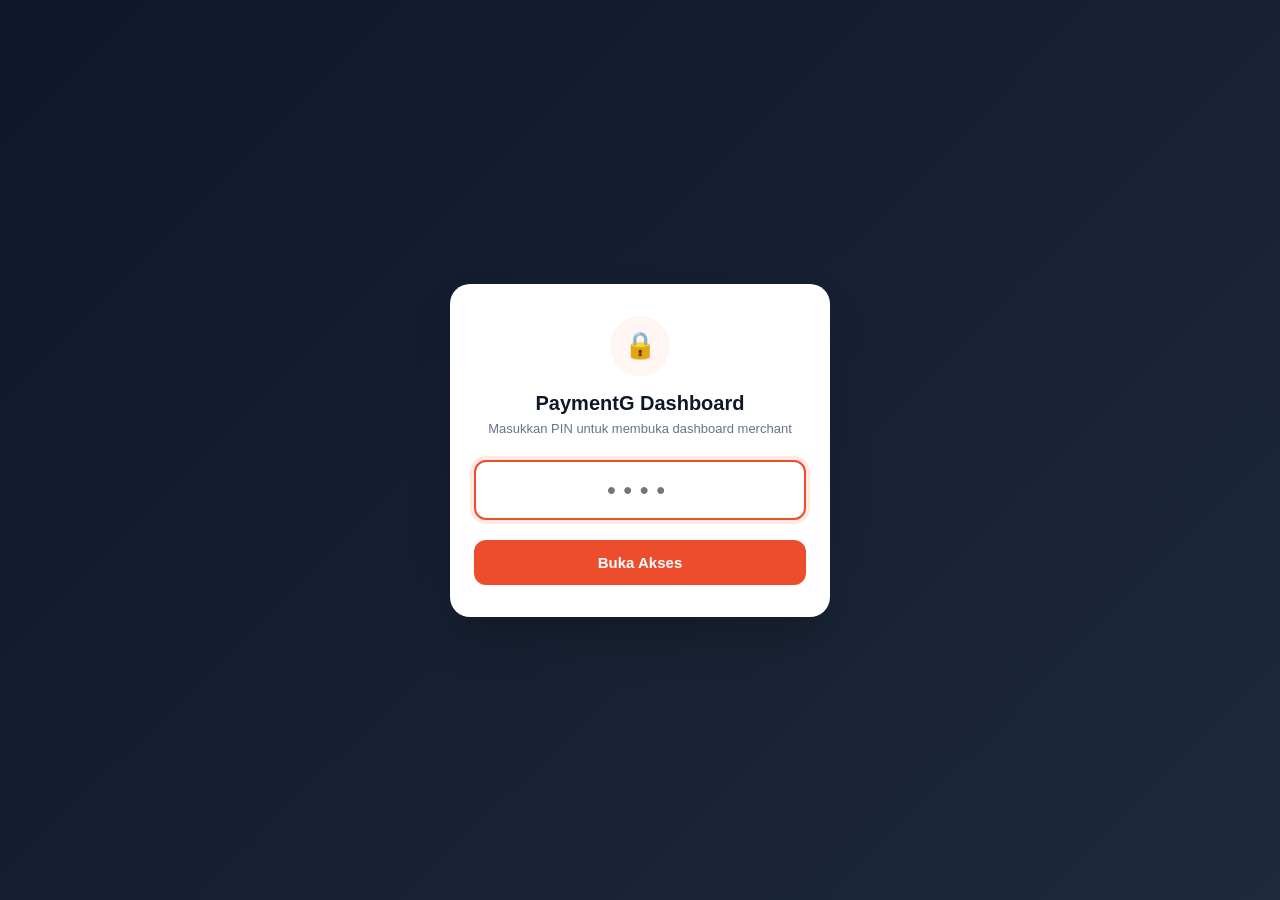
==== dashboard/index.html @ 598591c1 "adalah pokoknya" ====
<!DOCTYPE html>
<html lang="id">
<head>
  <meta charset="UTF-8">
  <meta name="viewport" content="width=device-width, initial-scale=1.0, maximum-scale=1.0, user-scalable=no">
  <title>PaymentG — Dashboard Merchant QRIS</title>
  <link rel="stylesheet" href="style.css">
</head>
<body>

  <!-- ==========================================
       0. PIN Access Gate (1x Per Browser Session)
       ========================================== -->
  <div id="pin-lockscreen" class="lockscreen-overlay" style="display: none;">
    <div class="lockscreen-card">
      <div class="lockscreen-icon">🔒</div>
      <h2 class="lockscreen-title">PaymentG Dashboard</h2>
      <p class="lockscreen-desc">Masukkan PIN untuk membuka dashboard merchant</p>

      <form id="pin-form" onsubmit="submitPIN(event)">
        <div class="pin-input-group">
          <input type="password" id="pin-field" class="pin-input" maxlength="8" placeholder="••••" autofocus required inputmode="numeric">
        </div>
        <button type="submit" id="btn-unlock-pin" class="pin-btn">Buka Akses</button>
        <div id="pin-error-msg" class="pin-error">PIN akses salah!</div>
      </form>
    </div>
  </div>

  <!-- ==========================================
       1. Top Navbar
       ========================================== -->
  <header class="navbar">
    <div class="nav-container">
      <a href="#" class="brand">
        <span>PaymentG</span>
        <span class="brand-badge">ShopeePay</span>
      </a>

      <div class="nav-status">
        <div id="server-status-badge" style="font-size: 12.5px; font-weight: 700; display: flex; align-items: center; gap: 6px;">
          <span class="status-dot offline"></span> Menghubungkan...
        </div>
        <button id="btn-open-settings" class="nav-settings-btn" title="Pengaturan Server API">
          ⚙️ <span class="hide-mobile">Setting</span>
        </button>
      </div>
    </div>
  </header>

  <!-- ==========================================
       2. Navigation Tabs (Scrollable Mobile)
       ========================================== -->
  <nav class="tabs-bar">
    <div class="tabs-container">
      <button class="tab-btn active" data-tab="tab-dashboard">📊 Ringkasan</button>
      <button class="tab-btn" data-tab="tab-orders">📜 Mutasi Transaksi</button>
      <button class="tab-btn" data-tab="tab-generator">⚡ Buat QRIS</button>
      <button class="tab-btn" data-tab="tab-apps">🔑 Kelola Web App</button>
    </div>
  </nav>

  <!-- ==========================================
       3. Main Container
       ========================================== -->
  <main class="container">

    <!-- Tab 1: Dashboard & Health Overview -->
    <section id="tab-dashboard" class="tab-content active">
      
      <!-- Visual Health & Session Banner -->
      <div id="session-banner" class="health-banner connected">
        <div class="health-info">
          <div id="session-banner-icon" class="health-icon-large">🟢</div>
          <div>
            <div id="session-banner-title" class="health-title">Sesi ShopeePay Terhubung (Login Aktif)</div>
            <div id="session-banner-desc" class="health-subtitle">Memeriksa status mutasi otomatis di background...</div>
          </div>
        </div>

        <div style="display: flex; gap: 8px; flex-wrap: wrap;">
          <button id="btn-playwright" class="btn btn-primary btn-sm" onclick="triggerPlaywrightRefresh()">
            🤖 Auto-Login Playwright
          </button>
          <button class="btn btn-secondary btn-sm" onclick="manualUpdateToken()">
            ✏️ Tempel Token
          </button>
          <button class="btn btn-secondary btn-sm" onclick="loadAllData()">
            🔄 Refresh
          </button>
        </div>
      </div>

      <!-- Stats Grid -->
      <div class="stats-grid">
        <div class="card">
          <div class="stat-label">Total Omset Lunas</div>
          <div class="stat-value" id="stat-revenue" style="color: var(--primary);">Rp 0</div>
          <div class="stat-desc">Akumulasi uang masuk terverifikasi</div>
        </div>

        <div class="card">
          <div class="stat-label">Transaksi Berhasil</div>
          <div class="stat-value" id="stat-paid-count" style="color: var(--success);">0</div>
          <div class="stat-desc">Order otomatis dicocokkan</div>
        </div>

        <div class="card">
          <div class="stat-label">Menunggu Bayar (Pending)</div>
          <div class="stat-value" id="stat-pending-count" style="color: var(--warning);">0</div>
          <div class="stat-desc">QRIS aktif di web pembeli</div>
        </div>

        <div class="card">
          <div class="stat-label">Total Order Dibuat</div>
          <div class="stat-value" id="stat-total-orders">0</div>
          <div class="stat-desc">Termasuk lunas, pending, & batal</div>
        </div>
      </div>

      <!-- Quick Tips -->
      <div class="card" style="font-size: 13px; line-height: 1.6; color: var(--text-muted);">
        <b>💡 Tips Menjaga Sesi ShopeePay:</b>
        <ul style="padding-left: 20px; margin-top: 6px;">
          <li>Sesi token ShopeePay biasanya aktif berhari-hari hingga berminggu-minggu selama akun tidak di-logout.</li>
          <li>Jika banner di atas berubah menjadi <b style="color: var(--danger);">MERAH (Terputus)</b>, klik tombol <b>Auto-Login Playwright</b> atau tempel token baru.</li>
          <li>Kapasitas kode unik 1–999 otomatis di-reset saat pesanan lunas atau kedaluwarsa 15 menit.</li>
        </ul>
      </div>
    </section>

    <!-- Tab 2: Riwayat Mutasi Transaksi -->
    <section id="tab-orders" class="tab-content">
      <div class="card">
        <div class="table-header">
          <div class="table-controls-left">
            <input type="text" id="search-order" class="search-input" placeholder="Cari Order / Invoice / Shopee Tx ID..." oninput="renderOrdersTable()">
            <select id="filter-status" class="filter-select" onchange="renderOrdersTable()">
              <option value="ALL">Semua Status</option>
              <option value="PENDING">Hanya PENDING</option>
              <option value="PAID">Hanya PAID (Lunas)</option>
              <option value="EXPIRED">Hanya EXPIRED</option>
              <option value="CANCELLED">Hanya CANCELLED</option>
            </select>
          </div>

          <div style="display: flex; align-items: center; gap: 12px; margin-left: auto;">
            <label style="font-size: 12.5px; font-weight: 600; display: flex; align-items: center; gap: 5px; cursor: pointer;">
              <input type="checkbox" id="auto-refresh-toggle" checked> Auto Refresh (5s)
            </label>
            <button class="btn btn-secondary btn-sm" onclick="loadOrders()">Muat Ulang</button>
          </div>
        </div>

        <div class="table-responsive">
          <table>
            <thead>
              <tr>
                <th>Order / Invoice</th>
                <th>Nominal Asli</th>
                <th>Kode Unik</th>
                <th>Total Bayar</th>
                <th>Status</th>
                <th>Shopee TX ID</th>
                <th>Waktu</th>
                <th>Aksi</th>
              </tr>
            </thead>
            <tbody id="orders-tbody">
              <tr><td colspan="8" style="text-align: center; color: var(--text-muted); padding: 24px;">Memuat data mutasi...</td></tr>
            </tbody>
          </table>
        </div>
      </div>
    </section>

    <!-- Tab 3: Buat Tagihan QRIS Baru -->
    <section id="tab-generator" class="tab-content">
      <div style="display: grid; grid-template-columns: repeat(auto-fit, minmax(300px, 1fr)); gap: 20px;">
        <!-- Form Generator -->
        <div class="card">
          <h2 style="font-size: 17px; margin-bottom: 4px;">Buat Tagihan QRIS Dinamis</h2>
          <p style="font-size: 12.5px; color: var(--text-muted); margin-bottom: 18px;">
            Simulasikan pembuatan tagihan QRIS ber-nominal unik secara instan.
          </p>

          <form onsubmit="submitCreateOrder(event)">
            <div class="form-group">
              <label class="form-label">Nominal Pembayaran (Rp) *</label>
              <input type="number" id="gen-amount" class="form-input" value="10000" step="500" required>
              <div class="form-help">Contoh: 10000, 25000, 50000</div>
            </div>

            <div class="form-group">
              <label class="form-label">No. Invoice / Reference ID</label>
              <input type="text" id="gen-ref-id" class="form-input" placeholder="INV-2026-XXXX">
            </div>

            <div class="form-group">
              <label class="form-label">Masa Berlaku (Menit)</label>
              <input type="number" id="gen-expiry" class="form-input" value="15" min="1" max="120">
            </div>

            <div class="form-group">
              <label class="form-label">Catatan Metadata</label>
              <input type="text" id="gen-metadata" class="form-input" placeholder="Item: Donasi Web">
            </div>

            <button type="submit" id="btn-generate-order" class="btn btn-primary" style="width: 100%; justify-content: center;">
              Generate QRIS Tagihan
            </button>
          </form>
        </div>

        <!-- QR Preview -->
        <div class="card" id="qr-result-box" style="display: none;">
          <h3 style="font-size: 16px; margin-bottom: 4px;">QRIS Tagihan Aktif</h3>
          <p style="font-size: 12px; color: var(--text-muted);">Scan QR menggunakan ShopeePay / Bank / E-Wallet</p>

          <div class="qr-preview-box" style="margin-top: 12px;">
            <img id="qr-res-img" class="qr-image" src="" alt="QRIS Code">
            <div style="font-size: 12px; color: #e65100; font-weight: 700; margin-bottom: 2px;">
              ⚠️ Transfer TEPAT (Termasuk Kode Unik +<span id="qr-res-unique">0</span>):
            </div>
            <div id="qr-res-total" class="qr-amount-large">Rp 0</div>
            <div style="margin-top: 8px;">
              <span id="qr-res-status" class="badge badge-pending">MENUNGGU PEMBAYARAN...</span>
            </div>
            <div style="font-size: 11px; color: var(--text-muted); margin-top: 8px;">
              Order ID: <code id="qr-res-id">-</code>
            </div>
          </div>
        </div>
      </div>
    </section>

    <!-- Tab 4: Kelola App -->
    <section id="tab-apps" class="tab-content">
      <div style="display: grid; grid-template-columns: repeat(auto-fit, minmax(300px, 1fr)); gap: 20px;">
        <div class="card">
          <h2 style="font-size: 17px; margin-bottom: 4px;">Daftarkan Web Toko Baru</h2>
          <p style="font-size: 12.5px; color: var(--text-muted); margin-bottom: 18px;">
            Dapatkan API Key dan Webhook Secret untuk web jual-beli Anda.
          </p>

          <form onsubmit="submitCreateApp(event)">
            <div class="form-group">
              <label class="form-label">Nama Web Toko *</label>
              <input type="text" id="app-name" class="form-input" placeholder="Toko Saya" required>
            </div>

            <div class="form-group">
              <label class="form-label">Webhook URL (Notifikasi Bayar) *</label>
              <input type="url" id="app-webhook" class="form-input" placeholder="https://tokoku.com/api/webhook" required>
            </div>

            <button type="submit" class="btn btn-primary" style="width: 100%; justify-content: center;">
              Daftarkan Web Toko
            </button>
          </form>
        </div>

        <div class="card">
          <h3 style="font-size: 16px; margin-bottom: 12px;">Daftar Web Terintegrasi</h3>
          <div class="table-responsive">
            <table>
              <thead>
                <tr>
                  <th>Nama</th>
                  <th>API Key</th>
                  <th>Webhook URL</th>
                  <th>Status</th>
                  <th>Aksi</th>
                </tr>
              </thead>
              <tbody id="apps-tbody">
                <tr><td colspan="5" style="text-align: center; color: var(--text-muted); padding: 16px;">Memuat...</td></tr>
              </tbody>
            </table>
          </div>
        </div>
      </div>
    </section>

  </main>

  <!-- ==========================================
       4. Settings Modal
       ========================================== -->
  <div id="settings-modal" class="modal-overlay">
    <div class="modal">
      <div class="modal-header">
        <h3 class="modal-title">Pengaturan API Backend</h3>
        <button id="btn-close-settings" class="modal-close">&times;</button>
      </div>

      <div class="form-group">
        <label class="form-label">PaymentG Backend URL</label>
        <input type="text" id="setting-api-url" class="form-input" placeholder="http://localhost:3200">
        <div class="form-help">Jika hosting di Vercel/Netlify, arahkan ke URL VPS Anda (misal https://api.domain.com).</div>
      </div>

      <div class="form-group">
        <label class="form-label">X-Admin-Key</label>
        <input type="text" id="setting-admin-key" class="form-input" placeholder="adm_secret_...">
        <div class="form-help">Kunci admin server (otomatis terisi saat login PIN 2207).</div>
      </div>

      <div class="form-group">
        <label class="form-label">X-API-Key</label>
        <input type="text" id="setting-api-key" class="form-input" placeholder="ak_...">
        <div class="form-help">Kunci toko untuk generator QRIS.</div>
      </div>

      <div style="display: flex; justify-content: flex-end; gap: 10px; margin-top: 18px;">
        <button class="btn btn-secondary" onclick="closeModal('settings-modal')">Batal</button>
        <button id="btn-save-settings" class="btn btn-primary">Simpan</button>
      </div>
    </div>
  </div>

  <!-- ==========================================
       5. QR Preview Modal
       ========================================== -->
  <div id="qr-modal" class="modal-overlay">
    <div class="modal" style="max-width: 360px; text-align: center;">
      <div class="modal-header">
        <h3 class="modal-title" style="font-size: 16px;">QRIS Tagihan</h3>
        <button class="modal-close" onclick="closeModal('qr-modal')">&times;</button>
      </div>
      <img id="modal-qr-img" class="qr-image" src="" alt="QR">
      <div style="font-size: 12.5px; color: var(--text-muted); margin-top: 4px;">Total Tagihan:</div>
      <div id="modal-qr-amount" class="qr-amount-large">Rp 0</div>
      <div style="font-size: 11px; color: var(--text-muted);">Order ID: <code id="modal-qr-id">-</code></div>
      <button class="btn btn-secondary" style="width: 100%; margin-top: 16px; justify-content: center;" onclick="closeModal('qr-modal')">Tutup</button>
    </div>
  </div>

  <script src="app.js"></script>
</body>
</html>
---- dashboard/style.css ----
:root {
  --primary: #ee4d2d;
  --primary-hover: #d73211;
  --primary-light: #fff5f2;
  --bg-main: #f8fafc;
  --bg-card: #ffffff;
  --border: #e2e8f0;
  --text-main: #0f172a;
  --text-muted: #64748b;
  --success: #10b981;
  --success-bg: #ecfdf5;
  --warning: #f59e0b;
  --warning-bg: #fffbeb;
  --danger: #ef4444;
  --danger-bg: #fef2f2;
  --radius: 12px;
  --shadow: 0 4px 20px -2px rgba(15, 23, 42, 0.06);
}

* {
  box-sizing: border-box;
  margin: 0;
  padding: 0;
  font-family: -apple-system, BlinkMacSystemFont, "Segoe UI", Roboto, Oxygen, Ubuntu, Cantarell, sans-serif;
  -webkit-tap-highlight-color: transparent;
}

body {
  background-color: var(--bg-main);
  color: var(--text-main);
  min-height: 100vh;
  position: relative;
}

/* =========================================
   1. PIN Lockscreen Overlay
   ========================================= */
.lockscreen-overlay {
  position: fixed;
  inset: 0;
  background: linear-gradient(135deg, #0f172a 0%, #1e293b 100%);
  display: flex;
  align-items: center;
  justify-content: center;
  z-index: 9999;
  padding: 20px;
}

.lockscreen-card {
  background: #ffffff;
  border-radius: 20px;
  width: 100%;
  max-width: 380px;
  padding: 32px 24px;
  text-align: center;
  box-shadow: 0 25px 50px -12px rgba(0, 0, 0, 0.25);
  animation: fadeInScale 0.3s ease;
}

@keyframes fadeInScale {
  from { opacity: 0; transform: scale(0.95); }
  to { opacity: 1; transform: scale(1); }
}

.lockscreen-icon {
  width: 60px;
  height: 60px;
  border-radius: 50%;
  background: var(--primary-light);
  color: var(--primary);
  display: flex;
  align-items: center;
  justify-content: center;
  font-size: 26px;
  margin: 0 auto 16px;
}

.lockscreen-title {
  font-size: 20px;
  font-weight: 700;
  color: var(--text-main);
  margin-bottom: 6px;
}

.lockscreen-desc {
  font-size: 13px;
  color: var(--text-muted);
  margin-bottom: 24px;
}

.pin-input-group {
  margin-bottom: 20px;
}

.pin-input {
  width: 100%;
  padding: 14px;
  font-size: 24px;
  font-weight: 700;
  text-align: center;
  letter-spacing: 8px;
  border: 2px solid var(--border);
  border-radius: 12px;
  outline: none;
  transition: all 0.2s;
}

.pin-input:focus {
  border-color: var(--primary);
  box-shadow: 0 0 0 4px rgba(238, 77, 45, 0.12);
}

.pin-btn {
  width: 100%;
  padding: 14px;
  background: var(--primary);
  color: #fff;
  border: none;
  border-radius: 12px;
  font-size: 15px;
  font-weight: 600;
  cursor: pointer;
  transition: background 0.2s;
}

.pin-btn:hover {
  background: var(--primary-hover);
}

.pin-error {
  font-size: 13px;
  color: var(--danger);
  margin-top: 12px;
  display: none;
}

/* =========================================
   2. Navbar (Mobile Friendly)
   ========================================= */
.navbar {
  background: var(--bg-card);
  border-bottom: 1px solid var(--border);
  position: sticky;
  top: 0;
  z-index: 50;
  padding: 0 16px;
}

.nav-container {
  max-width: 1200px;
  margin: 0 auto;
  min-height: 60px;
  display: flex;
  align-items: center;
  justify-content: space-between;
  gap: 12px;
}

.brand {
  display: flex;
  align-items: center;
  gap: 8px;
  font-size: 17px;
  font-weight: 800;
  color: var(--primary);
  text-decoration: none;
}

.brand-badge {
  background: var(--primary-light);
  color: var(--primary);
  font-size: 10px;
  padding: 2px 7px;
  border-radius: 6px;
  font-weight: 700;
}

.nav-status {
  display: flex;
  align-items: center;
  gap: 10px;
}

.status-dot {
  width: 8px;
  height: 8px;
  border-radius: 50%;
  display: inline-block;
}

.status-dot.online { background-color: var(--success); box-shadow: 0 0 0 3px var(--success-bg); }
.status-dot.degraded { background-color: var(--warning); box-shadow: 0 0 0 3px var(--warning-bg); }
.status-dot.offline { background-color: var(--danger); box-shadow: 0 0 0 3px var(--danger-bg); }

.nav-settings-btn {
  background: none;
  border: 1px solid var(--border);
  padding: 6px 12px;
  border-radius: 8px;
  font-size: 12.5px;
  font-weight: 600;
  color: var(--text-muted);
  cursor: pointer;
  display: flex;
  align-items: center;
  gap: 5px;
}

/* =========================================
   3. Tabs Bar (Horizontal Scroll on Mobile)
   ========================================= */
.tabs-bar {
  background: var(--bg-card);
  border-bottom: 1px solid var(--border);
  overflow-x: auto;
  -webkit-overflow-scrolling: touch;
  scrollbar-width: none;
}

.tabs-bar::-webkit-scrollbar {
  display: none;
}

.tabs-container {
  max-width: 1200px;
  margin: 0 auto;
  display: flex;
  padding: 0 16px;
  white-space: nowrap;
}

.tab-btn {
  background: none;
  border: none;
  padding: 13px 14px;
  font-size: 13.5px;
  font-weight: 600;
  color: var(--text-muted);
  cursor: pointer;
  border-bottom: 2.5px solid transparent;
  display: inline-flex;
  align-items: center;
  gap: 6px;
}

.tab-btn.active {
  color: var(--primary);
  border-bottom-color: var(--primary);
}

/* =========================================
   4. Health & Session Alert Banner
   ========================================= */
.health-banner {
  border-radius: var(--radius);
  padding: 18px 20px;
  margin-bottom: 22px;
  display: flex;
  align-items: center;
  justify-content: space-between;
  gap: 16px;
  flex-wrap: wrap;
  border: 1.5px solid transparent;
}

.health-banner.connected {
  background: var(--success-bg);
  border-color: rgba(16, 185, 129, 0.25);
  color: #065f46;
}

.health-banner.disconnected {
  background: var(--danger-bg);
  border-color: rgba(239, 68, 68, 0.25);
  color: #991b1b;
}

.health-banner.warning {
  background: var(--warning-bg);
  border-color: rgba(245, 158, 11, 0.25);
  color: #92400e;
}

.health-info {
  display: flex;
  align-items: center;
  gap: 14px;
}

.health-icon-large {
  font-size: 28px;
}

.health-title {
  font-size: 15px;
  font-weight: 700;
  margin-bottom: 2px;
}

.health-subtitle {
  font-size: 12.5px;
  opacity: 0.9;
}

/* =========================================
   5. Layout & Cards
   ========================================= */
.container {
  max-width: 1200px;
  margin: 20px auto;
  padding: 0 16px;
}

.tab-content {
  display: none;
}

.tab-content.active {
  display: block;
}

.stats-grid {
  display: grid;
  grid-template-columns: repeat(auto-fit, minmax(220px, 1fr));
  gap: 16px;
  margin-bottom: 22px;
}

.card {
  background: var(--bg-card);
  border: 1px solid var(--border);
  border-radius: var(--radius);
  padding: 18px;
  box-shadow: var(--shadow);
}

.stat-label {
  font-size: 12.5px;
  font-weight: 600;
  color: var(--text-muted);
  margin-bottom: 6px;
}

.stat-value {
  font-size: 24px;
  font-weight: 800;
  color: var(--text-main);
}

.stat-desc {
  font-size: 11.5px;
  color: var(--text-muted);
  margin-top: 4px;
}

/* =========================================
   6. Table & Search Controls
   ========================================= */
.table-header {
  display: flex;
  justify-content: space-between;
  align-items: center;
  flex-wrap: wrap;
  gap: 12px;
  margin-bottom: 16px;
}

.table-controls-left {
  display: flex;
  gap: 10px;
  align-items: center;
  flex-wrap: wrap;
  width: 100%;
  max-width: 600px;
}

.search-input {
  flex: 1;
  min-width: 180px;
  padding: 9px 12px;
  border: 1px solid var(--border);
  border-radius: 8px;
  font-size: 13.5px;
}

.filter-select {
  padding: 9px 12px;
  border: 1px solid var(--border);
  border-radius: 8px;
  font-size: 13.5px;
  background: #fff;
}

.table-responsive {
  overflow-x: auto;
  -webkit-overflow-scrolling: touch;
  border-radius: var(--radius);
  border: 1px solid var(--border);
  background: var(--bg-card);
}

table {
  width: 100%;
  min-width: 680px;
  border-collapse: collapse;
  text-align: left;
  font-size: 13px;
}

th {
  background: #f8fafc;
  padding: 10px 14px;
  font-weight: 600;
  color: var(--text-muted);
  border-bottom: 1px solid var(--border);
  white-space: nowrap;
}

td {
  padding: 12px 14px;
  border-bottom: 1px solid var(--border);
  vertical-align: middle;
}

tr:hover td {
  background-color: #fafbfc;
}

/* Badges */
.badge {
  display: inline-flex;
  align-items: center;
  padding: 3px 9px;
  border-radius: 20px;
  font-size: 11.5px;
  font-weight: 700;
}

.badge-paid { background: var(--success-bg); color: var(--success); }
.badge-pending { background: var(--warning-bg); color: var(--warning); }
.badge-expired { background: #f1f5f9; color: #64748b; }
.badge-cancelled { background: var(--danger-bg); color: var(--danger); }

/* Buttons */
.btn {
  padding: 8px 14px;
  border-radius: 8px;
  font-size: 13px;
  font-weight: 600;
  cursor: pointer;
  border: none;
  display: inline-flex;
  align-items: center;
  gap: 6px;
  transition: all 0.2s;
  min-height: 38px;
}

.btn-primary { background: var(--primary); color: #fff; }
.btn-primary:hover { background: var(--primary-hover); }
.btn-secondary { background: #f1f5f9; color: var(--text-main); border: 1px solid var(--border); }
.btn-secondary:hover { background: #e2e8f0; }
.btn-sm { padding: 4px 8px; font-size: 11.5px; min-height: 28px; border-radius: 6px; }

/* Forms */
.form-group {
  margin-bottom: 14px;
}

.form-label {
  display: block;
  font-size: 12.5px;
  font-weight: 600;
  margin-bottom: 5px;
  color: #334155;
}

.form-input {
  width: 100%;
  padding: 9px 12px;
  border: 1px solid var(--border);
  border-radius: 8px;
  font-size: 13.5px;
}

.form-input:focus {
  outline: none;
  border-color: var(--primary);
  box-shadow: 0 0 0 3px rgba(238, 77, 45, 0.1);
}

.form-help {
  font-size: 11.5px;
  color: var(--text-muted);
  margin-top: 3px;
}

/* Modals */
.modal-overlay {
  position: fixed;
  inset: 0;
  background: rgba(15, 23, 42, 0.6);
  display: none;
  align-items: center;
  justify-content: center;
  z-index: 100;
  padding: 16px;
}

.modal-overlay.active {
  display: flex;
}

.modal {
  background: #fff;
  border-radius: 16px;
  width: 100%;
  max-width: 480px;
  padding: 22px;
  box-shadow: 0 20px 25px -5px rgba(0, 0, 0, 0.1);
}

.modal-header {
  display: flex;
  justify-content: space-between;
  align-items: center;
  margin-bottom: 18px;
}

.modal-title {
  font-size: 17px;
  font-weight: 700;
}

.modal-close {
  background: none;
  border: none;
  font-size: 22px;
  cursor: pointer;
  color: var(--text-muted);
}

/* QR Code Box */
.qr-preview-box {
  text-align: center;
  padding: 20px;
  border: 1.5px dashed var(--border);
  border-radius: var(--radius);
  background: #fafbfc;
}

.qr-image {
  width: 220px;
  height: 220px;
  max-width: 100%;
  margin: 12px auto;
  display: block;
  border-radius: 8px;
}

.qr-amount-large {
  font-size: 28px;
  font-weight: 800;
  color: var(--primary);
  margin: 6px 0;
}

/* =========================================
   7. Mobile Responsive Specific Rules (< 640px)
   ========================================= */
@media (max-width: 640px) {
  .nav-container {
    padding: 8px 0;
  }
  .brand {
    font-size: 16px;
  }
  .nav-settings-btn {
    padding: 5px 8px;
    font-size: 11.5px;
  }
  .stats-grid {
    grid-template-columns: 1fr;
  }
  .health-banner {
    flex-direction: column;
    align-items: flex-start;
  }
  .table-controls-left {
    flex-direction: column;
    width: 100%;
  }
  .search-input, .filter-select {
    width: 100%;
  }
}
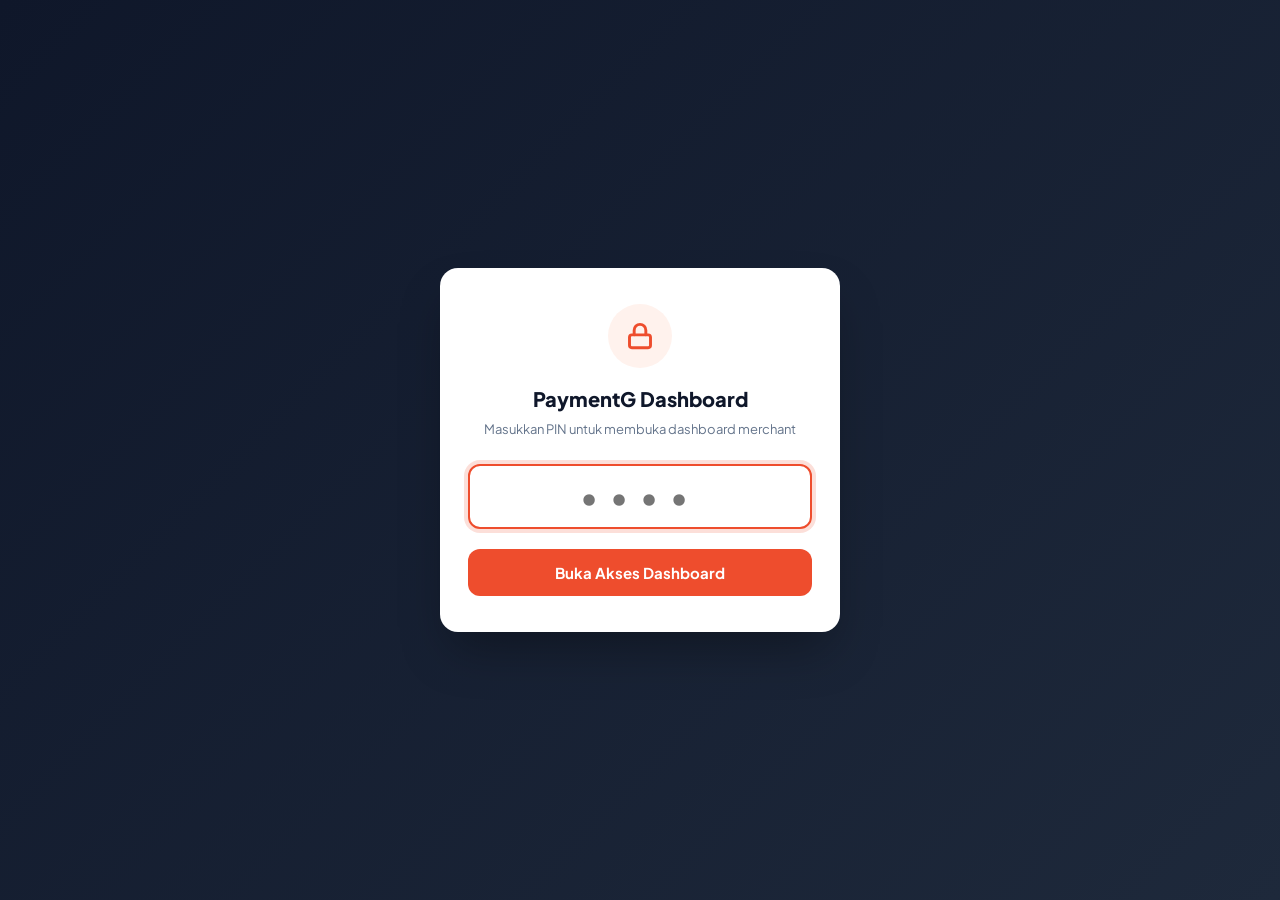
==== commit 10fbb5bc: "feat(ui): complete revamp of main dashboard UI/UX with 1-click credential copy and clear settings" ====
--- a/dashboard/index.html
+++ b/dashboard/index.html
@@ -5,6 +5,9 @@
   <meta name="viewport" content="width=device-width, initial-scale=1.0, maximum-scale=1.0, user-scalable=no">
   <title>PaymentG — Dashboard Merchant QRIS</title>
   <link rel="stylesheet" href="style.css">
+  <link rel="preconnect" href="https://fonts.googleapis.com">
+  <link rel="preconnect" href="https://fonts.gstatic.com" crossorigin>
+  <link href="https://fonts.googleapis.com/css2?family=Plus+Jakarta+Sans:wght@400;500;600;700;800&family=JetBrains+Mono:wght@400;500;600&display=swap" rel="stylesheet">
 </head>
 <body>
 
@@ -13,7 +16,9 @@
        ========================================== -->
   <div id="pin-lockscreen" class="lockscreen-overlay" style="display: none;">
     <div class="lockscreen-card">
-      <div class="lockscreen-icon">🔒</div>
+      <div class="lockscreen-icon">
+        <svg width="28" height="28" viewBox="0 0 24 24" fill="none" stroke="currentColor" stroke-width="2.5" stroke-linecap="round" stroke-linejoin="round"><rect x="3" y="11" width="18" height="11" rx="2" ry="2"></rect><path d="M7 11V7a5 5 0 0 1 10 0v4"></path></svg>
+      </div>
       <h2 class="lockscreen-title">PaymentG Dashboard</h2>
       <p class="lockscreen-desc">Masukkan PIN untuk membuka dashboard merchant</p>
 
@@ -21,7 +26,7 @@
         <div class="pin-input-group">
           <input type="password" id="pin-field" class="pin-input" maxlength="8" placeholder="••••" autofocus required inputmode="numeric">
         </div>
-        <button type="submit" id="btn-unlock-pin" class="pin-btn">Buka Akses</button>
+        <button type="submit" id="btn-unlock-pin" class="pin-btn">Buka Akses Dashboard</button>
         <div id="pin-error-msg" class="pin-error">PIN akses salah!</div>
       </form>
     </div>
@@ -33,16 +38,27 @@
   <header class="navbar">
     <div class="nav-container">
       <a href="#" class="brand">
-        <span>PaymentG</span>
-        <span class="brand-badge">ShopeePay</span>
+        <div class="brand-logo">PG</div>
+        <div class="brand-text">
+          <span class="brand-name">PaymentG</span>
+          <span class="brand-badge">ShopeePay Gateway</span>
+        </div>
       </a>
 
       <div class="nav-status">
-        <div id="server-status-badge" style="font-size: 12.5px; font-weight: 700; display: flex; align-items: center; gap: 6px;">
-          <span class="status-dot offline"></span> Menghubungkan...
-        </div>
+        <div id="server-status-badge" class="status-pill">
+          <span class="status-dot offline"></span>
+          <span class="status-text">Menghubungkan...</span>
+        </div>
+
+        <a href="/sandbox/" class="btn-sandbox-link" title="Buka Mode Uji Coba Sandbox">
+          <span class="sandbox-icon">🧪</span>
+          <span class="hide-mobile">Mode</span> Sandbox
+        </a>
+
         <button id="btn-open-settings" class="nav-settings-btn" title="Pengaturan Server API">
-          ⚙️ <span class="hide-mobile">Setting</span>
+          <svg width="16" height="16" viewBox="0 0 24 24" fill="none" stroke="currentColor" stroke-width="2" stroke-linecap="round" stroke-linejoin="round"><circle cx="12" cy="12" r="3"></circle><path d="M19.4 15a1.65 1.65 0 0 0 .33 1.82l.06.06a2 2 0 0 1 0 2.83 2 2 0 0 1-2.83 0l-.06-.06a1.65 1.65 0 0 0-1.82-.33 1.65 1.65 0 0 0-1 1.51V21a2 2 0 0 1-2 2 2 2 0 0 1-2-2v-.09A1.65 1.65 0 0 0 9 19.4a1.65 1.65 0 0 0-1.82.33l-.06.06a2 2 0 0 1-2.83 0 2 2 0 0 1 0-2.83l.06-.06a1.65 1.65 0 0 0 .33-1.82 1.65 1.65 0 0 0-1.51-1H3a2 2 0 0 1-2-2 2 2 0 0 1 2-2h.09A1.65 1.65 0 0 0 4.6 9a1.65 1.65 0 0 0-.33-1.82l-.06-.06a2 2 0 0 1 0-2.83 2 2 0 0 1 2.83 0l.06.06a1.65 1.65 0 0 0 1.82.33H9a1.65 1.65 0 0 0 1-1.51V3a2 2 0 0 1 2-2 2 2 0 0 1 2 2v.09a1.65 1.65 0 0 0 1 1.51 1.65 1.65 0 0 0 1.82-.33l.06-.06a2 2 0 0 1 2.83 0 2 2 0 0 1 0 2.83l-.06.06a1.65 1.65 0 0 0-.33 1.82V9a1.65 1.65 0 0 0 1.51 1H21a2 2 0 0 1 2 2 2 2 0 0 1-2 2h-.09a1.65 1.65 0 0 0-1.51 1z"></path></svg>
+          <span class="hide-mobile">Setting</span>
         </button>
       </div>
     </div>
@@ -53,15 +69,27 @@
        ========================================== -->
   <nav class="tabs-bar">
     <div class="tabs-container">
-      <button class="tab-btn active" data-tab="tab-dashboard">📊 Ringkasan</button>
-      <button class="tab-btn" data-tab="tab-orders">📜 Mutasi Transaksi</button>
-      <button class="tab-btn" data-tab="tab-generator">⚡ Buat QRIS</button>
-      <button class="tab-btn" data-tab="tab-apps">🔑 Kelola Web App</button>
+      <button class="tab-btn active" data-tab="tab-dashboard">
+        <span class="tab-icon">📊</span>
+        <span>Ringkasan</span>
+      </button>
+      <button class="tab-btn" data-tab="tab-orders">
+        <span class="tab-icon">📜</span>
+        <span>Mutasi Transaksi</span>
+      </button>
+      <button class="tab-btn" data-tab="tab-generator">
+        <span class="tab-icon">⚡</span>
+        <span>Buat QRIS</span>
+      </button>
+      <button class="tab-btn" data-tab="tab-apps">
+        <span class="tab-icon">🔑</span>
+        <span>Kelola Toko & API</span>
+      </button>
     </div>
   </nav>
 
   <!-- ==========================================
-       3. Main Container
+       3. Main Content Container
        ========================================== -->
   <main class="container">
 
@@ -78,7 +106,7 @@
           </div>
         </div>
 
-        <div style="display: flex; gap: 8px; flex-wrap: wrap;">
+        <div class="banner-action-buttons">
           <button id="btn-playwright" class="btn btn-primary btn-sm" onclick="triggerPlaywrightRefresh()">
             🤖 Auto-Login Playwright
           </button>
@@ -93,38 +121,80 @@
 
       <!-- Stats Grid -->
       <div class="stats-grid">
-        <div class="card">
-          <div class="stat-label">Total Omset Lunas</div>
-          <div class="stat-value" id="stat-revenue" style="color: var(--primary);">Rp 0</div>
+        <div class="stat-card">
+          <div class="stat-card-header">
+            <span class="stat-label">Total Omset Lunas</span>
+            <span class="stat-icon-wrapper income">💰</span>
+          </div>
+          <div class="stat-value text-primary" id="stat-revenue">Rp 0</div>
           <div class="stat-desc">Akumulasi uang masuk terverifikasi</div>
         </div>
 
-        <div class="card">
-          <div class="stat-label">Transaksi Berhasil</div>
-          <div class="stat-value" id="stat-paid-count" style="color: var(--success);">0</div>
+        <div class="stat-card">
+          <div class="stat-card-header">
+            <span class="stat-label">Transaksi Berhasil</span>
+            <span class="stat-icon-wrapper success">✓</span>
+          </div>
+          <div class="stat-value text-success" id="stat-paid-count">0</div>
           <div class="stat-desc">Order otomatis dicocokkan</div>
         </div>
 
-        <div class="card">
-          <div class="stat-label">Menunggu Bayar (Pending)</div>
-          <div class="stat-value" id="stat-pending-count" style="color: var(--warning);">0</div>
+        <div class="stat-card">
+          <div class="stat-card-header">
+            <span class="stat-label">Menunggu Bayar (Pending)</span>
+            <span class="stat-icon-wrapper warning">⏳</span>
+          </div>
+          <div class="stat-value text-warning" id="stat-pending-count">0</div>
           <div class="stat-desc">QRIS aktif di web pembeli</div>
         </div>
 
-        <div class="card">
-          <div class="stat-label">Total Order Dibuat</div>
+        <div class="stat-card">
+          <div class="stat-card-header">
+            <span class="stat-label">Total Order Dibuat</span>
+            <span class="stat-icon-wrapper total">🧾</span>
+          </div>
           <div class="stat-value" id="stat-total-orders">0</div>
           <div class="stat-desc">Termasuk lunas, pending, & batal</div>
         </div>
       </div>
 
-      <!-- Quick Tips -->
-      <div class="card" style="font-size: 13px; line-height: 1.6; color: var(--text-muted);">
-        <b>💡 Tips Menjaga Sesi ShopeePay:</b>
-        <ul style="padding-left: 20px; margin-top: 6px;">
-          <li>Sesi token ShopeePay biasanya aktif berhari-hari hingga berminggu-minggu selama akun tidak di-logout.</li>
-          <li>Jika banner di atas berubah menjadi <b style="color: var(--danger);">MERAH (Terputus)</b>, klik tombol <b>Auto-Login Playwright</b> atau tempel token baru.</li>
-          <li>Kapasitas kode unik 1–999 otomatis di-reset saat pesanan lunas atau kedaluwarsa 15 menit.</li>
+      <!-- Quick Integration Steps Card -->
+      <div class="card" style="margin-bottom: 20px;">
+        <h3 style="font-size: 15px; font-weight: 700; margin-bottom: 12px; display: flex; align-items: center; gap: 8px;">
+          <span>🚀</span> Cara Memulai Integrasi Web Toko Anda:
+        </h3>
+        <div class="steps-flow">
+          <div class="step-item">
+            <div class="step-num">1</div>
+            <div class="step-text">
+              <div class="step-title">Daftarkan Web Toko</div>
+              <div class="step-desc">Buka tab <b>Kelola Toko & API</b>, masukkan nama toko dan URL webhook Anda.</div>
+            </div>
+          </div>
+          <div class="step-item">
+            <div class="step-num">2</div>
+            <div class="step-text">
+              <div class="step-title">Salin API Key & Secret</div>
+              <div class="step-desc">Simpan kredensial toko di file <code>.env</code> aplikasi web Anda.</div>
+            </div>
+          </div>
+          <div class="step-item">
+            <div class="step-num">3</div>
+            <div class="step-text">
+              <div class="step-title">Mulai Terima Bayaran</div>
+              <div class="step-desc">Panggil <code>POST /api/orders</code> untuk buat QRIS. Pembayaran terverifikasi otomatis.</div>
+            </div>
+          </div>
+        </div>
+      </div>
+
+      <!-- Session Info & Tips -->
+      <div class="card info-box">
+        <b>💡 Tips Penggunaan PaymentG:</b>
+        <ul>
+          <li>Sesi token ShopeePay aktif berhari-hari hingga berminggu-minggu selama akun tidak di-logout di device lain.</li>
+          <li>Setiap pesanan otomatis diberi <b>kode unik acak (1–999)</b> sehingga sistem dapat membedakan transfer pembeli secara presisi.</li>
+          <li>Uji coba sistem kapan saja tanpa transfer uang asli dengan membuka <a href="/sandbox/" style="color: var(--primary); font-weight: 700;">🧪 Mode Sandbox</a>.</li>
         </ul>
       </div>
     </section>
@@ -134,21 +204,27 @@
       <div class="card">
         <div class="table-header">
           <div class="table-controls-left">
-            <input type="text" id="search-order" class="search-input" placeholder="Cari Order / Invoice / Shopee Tx ID..." oninput="renderOrdersTable()">
+            <div class="search-input-wrap">
+              <svg class="search-icon" width="16" height="16" viewBox="0 0 24 24" fill="none" stroke="currentColor" stroke-width="2"><circle cx="11" cy="11" r="8"></circle><line x1="21" y1="21" x2="16.65" y2="16.65"></line></svg>
+              <input type="text" id="search-order" class="search-input" placeholder="Cari Order / Invoice / Shopee Tx ID..." oninput="renderOrdersTable()">
+            </div>
             <select id="filter-status" class="filter-select" onchange="renderOrdersTable()">
               <option value="ALL">Semua Status</option>
-              <option value="PENDING">Hanya PENDING</option>
-              <option value="PAID">Hanya PAID (Lunas)</option>
-              <option value="EXPIRED">Hanya EXPIRED</option>
-              <option value="CANCELLED">Hanya CANCELLED</option>
+              <option value="PENDING">Menunggu Bayar (PENDING)</option>
+              <option value="PAID">Lunas (PAID)</option>
+              <option value="EXPIRED">Kedaluwarsa (EXPIRED)</option>
+              <option value="CANCELLED">Dibatalkan (CANCELLED)</option>
             </select>
           </div>
 
-          <div style="display: flex; align-items: center; gap: 12px; margin-left: auto;">
-            <label style="font-size: 12.5px; font-weight: 600; display: flex; align-items: center; gap: 5px; cursor: pointer;">
-              <input type="checkbox" id="auto-refresh-toggle" checked> Auto Refresh (5s)
+          <div class="table-controls-right">
+            <label class="auto-refresh-label">
+              <input type="checkbox" id="auto-refresh-toggle" checked>
+              <span>Auto Refresh (5s)</span>
             </label>
-            <button class="btn btn-secondary btn-sm" onclick="loadOrders()">Muat Ulang</button>
+            <button class="btn btn-secondary btn-sm" onclick="loadOrders()">
+              <span>🔄</span> Refresh
+            </button>
           </div>
         </div>
 
@@ -163,11 +239,11 @@
                 <th>Status</th>
                 <th>Shopee TX ID</th>
                 <th>Waktu</th>
-                <th>Aksi</th>
+                <th style="text-align: right;">Aksi</th>
               </tr>
             </thead>
             <tbody id="orders-tbody">
-              <tr><td colspan="8" style="text-align: center; color: var(--text-muted); padding: 24px;">Memuat data mutasi...</td></tr>
+              <tr><td colspan="8" style="text-align: center; color: var(--text-muted); padding: 32px;">Memuat data mutasi...</td></tr>
             </tbody>
           </table>
         </div>
@@ -176,105 +252,185 @@
 
     <!-- Tab 3: Buat Tagihan QRIS Baru -->
     <section id="tab-generator" class="tab-content">
-      <div style="display: grid; grid-template-columns: repeat(auto-fit, minmax(300px, 1fr)); gap: 20px;">
+      <div class="generator-grid">
         <!-- Form Generator -->
         <div class="card">
-          <h2 style="font-size: 17px; margin-bottom: 4px;">Buat Tagihan QRIS Dinamis</h2>
-          <p style="font-size: 12.5px; color: var(--text-muted); margin-bottom: 18px;">
-            Simulasikan pembuatan tagihan QRIS ber-nominal unik secara instan.
-          </p>
+          <div class="card-head">
+            <h2 class="card-head-title">⚡ Buat Tagihan QRIS Dinamis</h2>
+            <p class="card-head-desc">
+              Buat tagihan QRIS dengan kode unik otomatis untuk pengujian langsung.
+            </p>
+          </div>
 
           <form onsubmit="submitCreateOrder(event)">
             <div class="form-group">
+              <label class="form-label">Pilih Web Toko Pembuat Tagihan *</label>
+              <select id="gen-app-select" class="form-input" onchange="handleAppSelectChange()">
+                <option value="">Memuat daftar toko...</option>
+              </select>
+              <div class="form-help">API Key toko ini akan digunakan untuk membuat pesanan.</div>
+            </div>
+
+            <div class="form-group">
               <label class="form-label">Nominal Pembayaran (Rp) *</label>
-              <input type="number" id="gen-amount" class="form-input" value="10000" step="500" required>
-              <div class="form-help">Contoh: 10000, 25000, 50000</div>
+              <div class="input-prefix-wrap">
+                <span class="input-prefix">Rp</span>
+                <input type="number" id="gen-amount" class="form-input has-prefix" value="10000" step="500" min="500" required>
+              </div>
+              <div class="form-help">Contoh: 10000, 25000, 50000. Kode unik (1-999) otomatis ditambahkan.</div>
             </div>
 
             <div class="form-group">
-              <label class="form-label">No. Invoice / Reference ID</label>
-              <input type="text" id="gen-ref-id" class="form-input" placeholder="INV-2026-XXXX">
-            </div>
-
-            <div class="form-group">
-              <label class="form-label">Masa Berlaku (Menit)</label>
-              <input type="number" id="gen-expiry" class="form-input" value="15" min="1" max="120">
-            </div>
-
-            <div class="form-group">
-              <label class="form-label">Catatan Metadata</label>
-              <input type="text" id="gen-metadata" class="form-input" placeholder="Item: Donasi Web">
-            </div>
-
-            <button type="submit" id="btn-generate-order" class="btn btn-primary" style="width: 100%; justify-content: center;">
-              Generate QRIS Tagihan
+              <label class="form-label">No. Invoice / Reference ID (Opsional)</label>
+              <input type="text" id="gen-ref-id" class="form-input font-mono" placeholder="INV-2026-001">
+              <div class="form-help">Kosongkan untuk otomatis menghasilkan nomor acak.</div>
+            </div>
+
+            <div class="form-row">
+              <div class="form-group" style="flex: 1;">
+                <label class="form-label">Masa Berlaku (Menit)</label>
+                <input type="number" id="gen-expiry" class="form-input" value="15" min="1" max="120">
+              </div>
+
+              <div class="form-group" style="flex: 2;">
+                <label class="form-label">Catatan Metadata</label>
+                <input type="text" id="gen-metadata" class="form-input" placeholder="Item: Topup Saldo">
+              </div>
+            </div>
+
+            <button type="submit" id="btn-generate-order" class="btn btn-primary btn-block">
+              <span>⚡</span> Generate QRIS Tagihan
             </button>
           </form>
         </div>
 
-        <!-- QR Preview -->
+        <!-- QR Preview Box -->
         <div class="card" id="qr-result-box" style="display: none;">
-          <h3 style="font-size: 16px; margin-bottom: 4px;">QRIS Tagihan Aktif</h3>
-          <p style="font-size: 12px; color: var(--text-muted);">Scan QR menggunakan ShopeePay / Bank / E-Wallet</p>
-
-          <div class="qr-preview-box" style="margin-top: 12px;">
-            <img id="qr-res-img" class="qr-image" src="" alt="QRIS Code">
-            <div style="font-size: 12px; color: #e65100; font-weight: 700; margin-bottom: 2px;">
-              ⚠️ Transfer TEPAT (Termasuk Kode Unik +<span id="qr-res-unique">0</span>):
-            </div>
+          <div class="card-head">
+            <h3 class="card-head-title">📱 QRIS Siap Discan</h3>
+            <p class="card-head-desc">Scan dengan ShopeePay, BCA, Mandiri, GoPay, OVO, atau Bank apa saja.</p>
+          </div>
+
+          <div class="qr-preview-box">
+            <div class="qr-image-container">
+              <img id="qr-res-img" class="qr-image" src="" alt="QRIS Code">
+              <div class="qr-scan-pulse"></div>
+            </div>
+
+            <div class="transfer-alert">
+              <span class="transfer-alert-icon">⚠️</span>
+              <div>Wajib transfer <b>TEPAT NOMINAL</b> beserta kode unik:</div>
+            </div>
+
             <div id="qr-res-total" class="qr-amount-large">Rp 0</div>
-            <div style="margin-top: 8px;">
-              <span id="qr-res-status" class="badge badge-pending">MENUNGGU PEMBAYARAN...</span>
-            </div>
-            <div style="font-size: 11px; color: var(--text-muted); margin-top: 8px;">
-              Order ID: <code id="qr-res-id">-</code>
+
+            <div class="qr-breakdown-card">
+              <div class="breakdown-row">
+                <span>Nominal Tagihan:</span>
+                <span id="qr-res-base" class="font-mono">Rp 0</span>
+              </div>
+              <div class="breakdown-row highlight">
+                <span>Kode Unik Verifikasi:</span>
+                <span id="qr-res-unique" class="font-mono font-bold">+0</span>
+              </div>
+              <div class="breakdown-divider"></div>
+              <div class="breakdown-row total">
+                <span>Total Harus Dibayar:</span>
+                <span id="qr-res-total-calc" class="font-mono font-bold">Rp 0</span>
+              </div>
+            </div>
+
+            <div class="qr-status-wrap">
+              <span id="qr-res-status" class="badge badge-pending">⏳ MENUNGGU PEMBAYARAN...</span>
+            </div>
+
+            <div class="qr-meta-wrap">
+              <div>Order ID: <code id="qr-res-id" class="font-mono">-</code></div>
+              <button class="btn btn-secondary btn-xs" onclick="copyToClipboard(document.getElementById('qr-res-id').innerText, this)">📋 Salin ID</button>
+            </div>
+
+            <div class="qr-actions-row">
+              <button class="btn btn-secondary btn-sm" onclick="forceCheckCurrentOrder()">
+                🔄 Cek Status Sekarang
+              </button>
+              <button class="btn btn-secondary btn-sm" onclick="copyPaymentInstruction()">
+                📋 Salin Petunjuk Bayar
+              </button>
             </div>
           </div>
         </div>
       </div>
     </section>
 
-    <!-- Tab 4: Kelola App -->
+    <!-- Tab 4: Kelola Toko & API -->
     <section id="tab-apps" class="tab-content">
-      <div style="display: grid; grid-template-columns: repeat(auto-fit, minmax(300px, 1fr)); gap: 20px;">
+      
+      <!-- Banner Penjelasan Tab Toko -->
+      <div class="card info-hero-card">
+        <div class="info-hero-content">
+          <div class="info-hero-icon">🔐</div>
+          <div>
+            <h2 class="info-hero-title">Manajemen Integrasi Web Toko</h2>
+            <p class="info-hero-desc">
+              Daftarkan website toko atau aplikasi Anda di bawah ini untuk mendapatkan <b>API Key</b> (kunci membuat tagihan) dan <b>Webhook Secret</b> (kunci verifikasi notifikasi lunas).
+            </p>
+          </div>
+        </div>
+      </div>
+
+      <div class="apps-grid">
+        <!-- Form Register App -->
         <div class="card">
-          <h2 style="font-size: 17px; margin-bottom: 4px;">Daftarkan Web Toko Baru</h2>
-          <p style="font-size: 12.5px; color: var(--text-muted); margin-bottom: 18px;">
-            Dapatkan API Key dan Webhook Secret untuk web jual-beli Anda.
-          </p>
+          <div class="card-head">
+            <h3 class="card-head-title">➕ Daftarkan Web Toko Baru</h3>
+            <p class="card-head-desc">
+              Masukkan nama toko dan endpoint webhook di server Anda.
+            </p>
+          </div>
 
           <form onsubmit="submitCreateApp(event)">
             <div class="form-group">
               <label class="form-label">Nama Web Toko *</label>
-              <input type="text" id="app-name" class="form-input" placeholder="Toko Saya" required>
+              <input type="text" id="app-name" class="form-input" placeholder="Contoh: Toko Diamond Game" required>
+              <div class="form-help">Nama untuk membedakan toko Anda di dashboard ini.</div>
             </div>
 
             <div class="form-group">
-              <label class="form-label">Webhook URL (Notifikasi Bayar) *</label>
-              <input type="url" id="app-webhook" class="form-input" placeholder="https://tokoku.com/api/webhook" required>
-            </div>
-
-            <button type="submit" class="btn btn-primary" style="width: 100%; justify-content: center;">
-              Daftarkan Web Toko
+              <label class="form-label">Webhook URL (Notifikasi Pembayaran) *</label>
+              <input type="url" id="app-webhook" class="form-input font-mono" placeholder="https://domainanda.com/api/payment-webhook" required>
+              <div class="form-help">PaymentG akan mengirim HTTP POST ke URL ini setiap kali pembeli berhasil bayar.</div>
+            </div>
+
+            <button type="submit" id="btn-create-app" class="btn btn-primary btn-block">
+              <span>➕</span> Daftarkan Web Toko & Dapatkan Kunci
             </button>
           </form>
         </div>
 
+        <!-- Daftar Toko Table Card -->
         <div class="card">
-          <h3 style="font-size: 16px; margin-bottom: 12px;">Daftar Web Terintegrasi</h3>
+          <div class="card-head flex-between">
+            <div>
+              <h3 class="card-head-title">📋 Daftar Web Terintegrasi</h3>
+              <p class="card-head-desc">Kredensial toko yang aktif dapat disalin kapan saja.</p>
+            </div>
+            <button class="btn btn-secondary btn-sm" onclick="loadApps()">🔄 Refresh</button>
+          </div>
+
           <div class="table-responsive">
             <table>
               <thead>
                 <tr>
-                  <th>Nama</th>
+                  <th>Nama Toko</th>
                   <th>API Key</th>
+                  <th>Webhook Secret</th>
                   <th>Webhook URL</th>
                   <th>Status</th>
-                  <th>Aksi</th>
+                  <th style="text-align: right;">Aksi</th>
                 </tr>
               </thead>
               <tbody id="apps-tbody">
-                <tr><td colspan="5" style="text-align: center; color: var(--text-muted); padding: 16px;">Memuat...</td></tr>
+                <tr><td colspan="6" style="text-align: center; color: var(--text-muted); padding: 24px;">Memuat daftar toko...</td></tr>
               </tbody>
             </table>
           </div>
@@ -285,55 +441,167 @@
   </main>
 
   <!-- ==========================================
-       4. Settings Modal
+       4. Modal: Web Toko Baru Berhasil Dibuat
+       ========================================== -->
+  <div id="created-app-modal" class="modal-overlay">
+    <div class="modal modal-lg">
+      <div class="modal-header">
+        <div class="modal-title-wrap">
+          <span class="modal-success-badge">✓ Berhasil</span>
+          <h3 class="modal-title">Web Toko Baru Terdaftar</h3>
+        </div>
+        <button class="modal-close" onclick="closeModal('created-app-modal')">&times;</button>
+      </div>
+
+      <div class="created-app-content">
+        <div class="alert-success-box">
+          <span style="font-size: 20px;">🎉</span>
+          <div>
+            Toko <b id="created-modal-name">-</b> berhasil didaftarkan! Kredensial telah aktif dan siap digunakan di website Anda.
+          </div>
+        </div>
+
+        <!-- API Key Field -->
+        <div class="form-group" style="margin-top: 16px;">
+          <label class="form-label flex-between">
+            <span>API Key (Kunci Buat Order)</span>
+            <span class="label-badge">X-API-Key</span>
+          </label>
+          <div class="copy-input-group">
+            <input type="text" id="created-modal-apikey" class="form-input font-mono" readonly>
+            <button class="btn btn-primary btn-copy" onclick="copyToClipboard(document.getElementById('created-modal-apikey').value, this)">
+              📋 Salin
+            </button>
+          </div>
+          <div class="form-help">Gunakan sebagai header <code>X-API-Key</code> saat request ke PaymentG.</div>
+        </div>
+
+        <!-- Webhook Secret Field -->
+        <div class="form-group">
+          <label class="form-label flex-between">
+            <span>Webhook Secret (Kunci Validasi HMAC)</span>
+            <span class="label-badge">X-Webhook-Signature</span>
+          </label>
+          <div class="copy-input-group">
+            <input type="text" id="created-modal-secret" class="form-input font-mono" readonly>
+            <button class="btn btn-primary btn-copy" onclick="copyToClipboard(document.getElementById('created-modal-secret').value, this)">
+              📋 Salin
+            </button>
+          </div>
+          <div class="form-help">Digunakan untuk memvalidasi tanda tangan notifikasi pembayaran dari server PaymentG.</div>
+        </div>
+
+        <!-- Ready to paste .env block -->
+        <div class="form-group">
+          <label class="form-label flex-between">
+            <span>Format Siap Pakai (.env)</span>
+            <button class="btn btn-secondary btn-xs" onclick="copyEnvSnippet(this)">
+              📋 Salin Blok .env
+            </button>
+          </label>
+          <pre id="created-modal-env" class="env-code-block"></pre>
+        </div>
+
+        <div class="modal-footer">
+          <button class="btn btn-primary btn-block" onclick="closeModal('created-app-modal')">
+            Mengerti & Tutup
+          </button>
+        </div>
+      </div>
+    </div>
+  </div>
+
+  <!-- ==========================================
+       5. Settings Modal
        ========================================== -->
   <div id="settings-modal" class="modal-overlay">
     <div class="modal">
       <div class="modal-header">
-        <h3 class="modal-title">Pengaturan API Backend</h3>
+        <h3 class="modal-title">⚙️ Pengaturan Server API</h3>
         <button id="btn-close-settings" class="modal-close">&times;</button>
+      </div>
+
+      <!-- Explainer banner explaining auto-configuration -->
+      <div class="settings-explainer">
+        <div class="explainer-icon">ℹ️</div>
+        <div class="explainer-body">
+          <b>Mode Terintegrasi Otomatis (All-in-One)</b>
+          <p>
+            Anda <b>tidak perlu</b> mengubah pengaturan ini jika membuka dashboard dari server yang sama. Kunci Admin dan URL backend otomatis disinkronkan saat login PIN 2207.
+          </p>
+        </div>
       </div>
 
       <div class="form-group">
         <label class="form-label">PaymentG Backend URL</label>
-        <input type="text" id="setting-api-url" class="form-input" placeholder="http://localhost:3200">
-        <div class="form-help">Jika hosting di Vercel/Netlify, arahkan ke URL VPS Anda (misal https://api.domain.com).</div>
+        <input type="text" id="setting-api-url" class="form-input font-mono" placeholder="http://localhost:3200">
+        <div class="form-help">Arahkan ke domain VPS jika dashboard dihosting terpisah (misal di Vercel/Netlify).</div>
       </div>
 
       <div class="form-group">
-        <label class="form-label">X-Admin-Key</label>
-        <input type="text" id="setting-admin-key" class="form-input" placeholder="adm_secret_...">
-        <div class="form-help">Kunci admin server (otomatis terisi saat login PIN 2207).</div>
+        <label class="form-label flex-between">
+          <span>X-Admin-Key (Master Key Server)</span>
+          <span class="label-badge">Admin</span>
+        </label>
+        <div class="copy-input-group">
+          <input type="password" id="setting-admin-key" class="form-input font-mono" placeholder="adm_secret_...">
+          <button type="button" class="btn btn-secondary btn-sm" onclick="togglePasswordVisibility('setting-admin-key', this)">👁️</button>
+        </div>
+        <div class="form-help">Kunci master admin untuk mengelola token ShopeePay dan daftar web toko.</div>
       </div>
 
       <div class="form-group">
-        <label class="form-label">X-API-Key</label>
-        <input type="text" id="setting-api-key" class="form-input" placeholder="ak_...">
-        <div class="form-help">Kunci toko untuk generator QRIS.</div>
-      </div>
-
-      <div style="display: flex; justify-content: flex-end; gap: 10px; margin-top: 18px;">
-        <button class="btn btn-secondary" onclick="closeModal('settings-modal')">Batal</button>
-        <button id="btn-save-settings" class="btn btn-primary">Simpan</button>
+        <label class="form-label">Toko Aktif untuk Generator QRIS (X-API-Key)</label>
+        <select id="setting-app-picker" class="form-input" onchange="syncSelectedAppToApiKey(this.value)">
+          <option value="">Pilih dari daftar web toko...</option>
+        </select>
+        <input type="text" id="setting-api-key" class="form-input font-mono" style="margin-top: 6px;" placeholder="ak_...">
+        <div class="form-help">Kunci toko yang sedang digunakan di tab "Buat QRIS".</div>
+      </div>
+
+      <div class="modal-footer flex-between" style="margin-top: 20px;">
+        <button class="btn btn-secondary btn-sm" onclick="resetSettingsToDefault()">Reset Default</button>
+        <div style="display: flex; gap: 8px;">
+          <button class="btn btn-secondary" onclick="closeModal('settings-modal')">Batal</button>
+          <button id="btn-save-settings" class="btn btn-primary">Simpan Pengaturan</button>
+        </div>
       </div>
     </div>
   </div>
 
   <!-- ==========================================
-       5. QR Preview Modal
+       6. QR Preview Modal (From Table Click)
        ========================================== -->
   <div id="qr-modal" class="modal-overlay">
-    <div class="modal" style="max-width: 360px; text-align: center;">
+    <div class="modal" style="max-width: 380px; text-align: center;">
       <div class="modal-header">
-        <h3 class="modal-title" style="font-size: 16px;">QRIS Tagihan</h3>
+        <h3 class="modal-title" style="font-size: 16px;">Detail Tagihan QRIS</h3>
         <button class="modal-close" onclick="closeModal('qr-modal')">&times;</button>
       </div>
-      <img id="modal-qr-img" class="qr-image" src="" alt="QR">
-      <div style="font-size: 12.5px; color: var(--text-muted); margin-top: 4px;">Total Tagihan:</div>
-      <div id="modal-qr-amount" class="qr-amount-large">Rp 0</div>
-      <div style="font-size: 11px; color: var(--text-muted);">Order ID: <code id="modal-qr-id">-</code></div>
-      <button class="btn btn-secondary" style="width: 100%; margin-top: 16px; justify-content: center;" onclick="closeModal('qr-modal')">Tutup</button>
+
+      <div class="modal-qr-body">
+        <img id="modal-qr-img" class="qr-image" src="" alt="QR">
+        <div style="font-size: 13px; color: var(--text-muted); margin-top: 8px;">Total Transfer Wajib Tepat:</div>
+        <div id="modal-qr-amount" class="qr-amount-large" style="margin: 4px 0 10px;">Rp 0</div>
+        
+        <div class="modal-order-meta">
+          <div>Order ID: <code id="modal-qr-id" class="font-mono">-</code></div>
+          <div>Status: <span id="modal-qr-status" class="badge badge-pending">PENDING</span></div>
+        </div>
+
+        <button class="btn btn-secondary btn-block" style="margin-top: 18px;" onclick="closeModal('qr-modal')">
+          Tutup Jendela
+        </button>
+      </div>
     </div>
+  </div>
+
+  <!-- ==========================================
+       7. Toast Notification Floating Element
+       ========================================== -->
+  <div id="toast" class="toast-notification">
+    <span id="toast-icon">✓</span>
+    <span id="toast-message">Berhasil disalin!</span>
   </div>
 
   <script src="app.js"></script>
--- a/dashboard/style.css
+++ b/dashboard/style.css
@@ -1,27 +1,48 @@
 :root {
   --primary: #ee4d2d;
   --primary-hover: #d73211;
-  --primary-light: #fff5f2;
+  --primary-light: #fff2ed;
+  --primary-glow: rgba(238, 77, 45, 0.18);
+  
   --bg-main: #f8fafc;
   --bg-card: #ffffff;
+  --bg-subtle: #f1f5f9;
   --border: #e2e8f0;
+  --border-focus: #ee4d2d;
+  
   --text-main: #0f172a;
   --text-muted: #64748b;
+  --text-light: #94a3b8;
+  
   --success: #10b981;
   --success-bg: #ecfdf5;
+  --success-border: #a7f3d0;
+  --success-text: #065f46;
+  
   --warning: #f59e0b;
   --warning-bg: #fffbeb;
+  --warning-border: #fde68a;
+  --warning-text: #92400e;
+  
   --danger: #ef4444;
   --danger-bg: #fef2f2;
+  --danger-border: #fecaca;
+  --danger-text: #991b1b;
+  
+  --radius-sm: 6px;
   --radius: 12px;
+  --radius-lg: 18px;
+  
+  --shadow-sm: 0 1px 2px 0 rgba(0, 0, 0, 0.05);
   --shadow: 0 4px 20px -2px rgba(15, 23, 42, 0.06);
+  --shadow-lg: 0 20px 25px -5px rgba(15, 23, 42, 0.1), 0 8px 10px -6px rgba(15, 23, 42, 0.05);
 }
 
 * {
   box-sizing: border-box;
   margin: 0;
   padding: 0;
-  font-family: -apple-system, BlinkMacSystemFont, "Segoe UI", Roboto, Oxygen, Ubuntu, Cantarell, sans-serif;
+  font-family: 'Plus Jakarta Sans', -apple-system, BlinkMacSystemFont, "Segoe UI", Roboto, sans-serif;
   -webkit-tap-highlight-color: transparent;
 }
 
@@ -30,7 +51,18 @@
   color: var(--text-main);
   min-height: 100vh;
   position: relative;
-}
+  line-height: 1.5;
+}
+
+code, .font-mono, pre {
+  font-family: 'JetBrains Mono', ui-monospace, SFMono-Regular, Menlo, Monaco, Consolas, monospace !important;
+}
+
+.font-bold { font-weight: 700; }
+.text-primary { color: var(--primary); }
+.text-success { color: var(--success); }
+.text-warning { color: var(--warning); }
+.flex-between { display: flex; justify-content: space-between; align-items: center; }
 
 /* =========================================
    1. PIN Lockscreen Overlay
@@ -48,36 +80,35 @@
 
 .lockscreen-card {
   background: #ffffff;
-  border-radius: 20px;
+  border-radius: var(--radius-lg);
   width: 100%;
-  max-width: 380px;
-  padding: 32px 24px;
+  max-width: 400px;
+  padding: 36px 28px;
   text-align: center;
-  box-shadow: 0 25px 50px -12px rgba(0, 0, 0, 0.25);
-  animation: fadeInScale 0.3s ease;
+  box-shadow: 0 25px 50px -12px rgba(0, 0, 0, 0.35);
+  animation: fadeInScale 0.3s cubic-bezier(0.16, 1, 0.3, 1);
 }
 
 @keyframes fadeInScale {
-  from { opacity: 0; transform: scale(0.95); }
+  from { opacity: 0; transform: scale(0.94); }
   to { opacity: 1; transform: scale(1); }
 }
 
 .lockscreen-icon {
-  width: 60px;
-  height: 60px;
+  width: 64px;
+  height: 64px;
   border-radius: 50%;
   background: var(--primary-light);
   color: var(--primary);
   display: flex;
   align-items: center;
   justify-content: center;
-  font-size: 26px;
   margin: 0 auto 16px;
 }
 
 .lockscreen-title {
   font-size: 20px;
-  font-weight: 700;
+  font-weight: 800;
   color: var(--text-main);
   margin-bottom: 6px;
 }
@@ -95,19 +126,21 @@
 .pin-input {
   width: 100%;
   padding: 14px;
-  font-size: 24px;
-  font-weight: 700;
+  font-size: 26px;
+  font-weight: 800;
   text-align: center;
-  letter-spacing: 8px;
+  letter-spacing: 12px;
   border: 2px solid var(--border);
-  border-radius: 12px;
+  border-radius: var(--radius);
   outline: none;
+  background: #fdfdfd;
   transition: all 0.2s;
 }
 
 .pin-input:focus {
   border-color: var(--primary);
-  box-shadow: 0 0 0 4px rgba(238, 77, 45, 0.12);
+  box-shadow: 0 0 0 4px var(--primary-glow);
+  background: #fff;
 }
 
 .pin-btn {
@@ -116,26 +149,28 @@
   background: var(--primary);
   color: #fff;
   border: none;
-  border-radius: 12px;
+  border-radius: var(--radius);
   font-size: 15px;
-  font-weight: 600;
+  font-weight: 700;
   cursor: pointer;
-  transition: background 0.2s;
+  transition: all 0.2s;
 }
 
 .pin-btn:hover {
   background: var(--primary-hover);
+  transform: translateY(-1px);
 }
 
 .pin-error {
   font-size: 13px;
+  font-weight: 600;
   color: var(--danger);
-  margin-top: 12px;
+  margin-top: 14px;
   display: none;
 }
 
 /* =========================================
-   2. Navbar (Mobile Friendly)
+   2. Top Navbar
    ========================================= */
 .navbar {
   background: var(--bg-card);
@@ -143,42 +178,76 @@
   position: sticky;
   top: 0;
   z-index: 50;
-  padding: 0 16px;
+  padding: 0 20px;
 }
 
 .nav-container {
-  max-width: 1200px;
+  max-width: 1240px;
   margin: 0 auto;
-  min-height: 60px;
+  min-height: 64px;
   display: flex;
   align-items: center;
   justify-content: space-between;
-  gap: 12px;
+  gap: 16px;
 }
 
 .brand {
   display: flex;
   align-items: center;
-  gap: 8px;
+  gap: 10px;
+  text-decoration: none;
+}
+
+.brand-logo {
+  width: 36px;
+  height: 36px;
+  background: linear-gradient(135deg, #ee4d2d 0%, #ff7337 100%);
+  color: #fff;
+  border-radius: 10px;
+  display: flex;
+  align-items: center;
+  justify-content: center;
+  font-size: 16px;
+  font-weight: 800;
+  box-shadow: 0 4px 10px rgba(238, 77, 45, 0.3);
+}
+
+.brand-text {
+  display: flex;
+  flex-direction: column;
+}
+
+.brand-name {
   font-size: 17px;
   font-weight: 800;
+  color: var(--text-main);
+  line-height: 1.2;
+}
+
+.brand-badge {
+  font-size: 10px;
+  font-weight: 700;
   color: var(--primary);
-  text-decoration: none;
-}
-
-.brand-badge {
-  background: var(--primary-light);
-  color: var(--primary);
-  font-size: 10px;
-  padding: 2px 7px;
-  border-radius: 6px;
-  font-weight: 700;
+  text-transform: uppercase;
+  letter-spacing: 0.5px;
 }
 
 .nav-status {
   display: flex;
   align-items: center;
-  gap: 10px;
+  gap: 12px;
+}
+
+.status-pill {
+  font-size: 12.5px;
+  font-weight: 700;
+  display: flex;
+  align-items: center;
+  gap: 7px;
+  padding: 6px 12px;
+  border-radius: 20px;
+  background: var(--bg-subtle);
+  border: 1px solid var(--border);
 }
 
 .status-dot {
@@ -192,18 +261,45 @@
 .status-dot.degraded { background-color: var(--warning); box-shadow: 0 0 0 3px var(--warning-bg); }
 .status-dot.offline { background-color: var(--danger); box-shadow: 0 0 0 3px var(--danger-bg); }
 
+.btn-sandbox-link {
+  display: flex;
+  align-items: center;
+  gap: 6px;
+  text-decoration: none;
+  font-size: 12.5px;
+  font-weight: 700;
+  background: rgba(245, 158, 11, 0.12);
+  color: #b45309;
+  border: 1px solid rgba(245, 158, 11, 0.25);
+  padding: 6px 14px;
+  border-radius: 8px;
+  transition: all 0.2s;
+}
+
+.btn-sandbox-link:hover {
+  background: rgba(245, 158, 11, 0.2);
+  border-color: rgba(245, 158, 11, 0.4);
+}
+
 .nav-settings-btn {
-  background: none;
+  background: var(--bg-card);
   border: 1px solid var(--border);
-  padding: 6px 12px;
+  padding: 7px 12px;
   border-radius: 8px;
-  font-size: 12.5px;
+  font-size: 13px;
   font-weight: 600;
   color: var(--text-muted);
   cursor: pointer;
   display: flex;
   align-items: center;
-  gap: 5px;
+  gap: 6px;
+  transition: all 0.2s;
+}
+
+.nav-settings-btn:hover {
+  background: var(--bg-subtle);
+  color: var(--text-main);
+  border-color: #cbd5e1;
 }
 
 /* =========================================
@@ -222,17 +318,17 @@
 }
 
 .tabs-container {
-  max-width: 1200px;
+  max-width: 1240px;
   margin: 0 auto;
   display: flex;
-  padding: 0 16px;
+  padding: 0 20px;
   white-space: nowrap;
 }
 
 .tab-btn {
   background: none;
   border: none;
-  padding: 13px 14px;
+  padding: 14px 16px;
   font-size: 13.5px;
   font-weight: 600;
   color: var(--text-muted);
@@ -240,20 +336,78 @@
   border-bottom: 2.5px solid transparent;
   display: inline-flex;
   align-items: center;
-  gap: 6px;
+  gap: 8px;
+  transition: all 0.2s;
+}
+
+.tab-btn:hover {
+  color: var(--text-main);
 }
 
 .tab-btn.active {
   color: var(--primary);
+  font-weight: 700;
   border-bottom-color: var(--primary);
 }
 
+.tab-icon {
+  font-size: 15px;
+}
+
 /* =========================================
-   4. Health & Session Alert Banner
+   4. Layout & Cards
+   ========================================= */
+.container {
+  max-width: 1240px;
+  margin: 24px auto 60px;
+  padding: 0 20px;
+}
+
+.tab-content {
+  display: none;
+  animation: fadeIn 0.2s ease;
+}
+
+.tab-content.active {
+  display: block;
+}
+
+@keyframes fadeIn {
+  from { opacity: 0; transform: translateY(4px); }
+  to { opacity: 1; transform: translateY(0); }
+}
+
+.card {
+  background: var(--bg-card);
+  border: 1px solid var(--border);
+  border-radius: var(--radius);
+  padding: 22px;
+  box-shadow: var(--shadow);
+  margin-bottom: 20px;
+}
+
+.card-head {
+  margin-bottom: 18px;
+}
+
+.card-head-title {
+  font-size: 17px;
+  font-weight: 800;
+  color: var(--text-main);
+  margin-bottom: 4px;
+}
+
+.card-head-desc {
+  font-size: 12.5px;
+  color: var(--text-muted);
+}
+
+/* =========================================
+   5. Health & Session Alert Banner
    ========================================= */
 .health-banner {
   border-radius: var(--radius);
-  padding: 18px 20px;
+  padding: 18px 22px;
   margin-bottom: 22px;
   display: flex;
   align-items: center;
@@ -261,24 +415,25 @@
   gap: 16px;
   flex-wrap: wrap;
   border: 1.5px solid transparent;
+  box-shadow: var(--shadow-sm);
 }
 
 .health-banner.connected {
   background: var(--success-bg);
-  border-color: rgba(16, 185, 129, 0.25);
-  color: #065f46;
+  border-color: var(--success-border);
+  color: var(--success-text);
 }
 
 .health-banner.disconnected {
   background: var(--danger-bg);
-  border-color: rgba(239, 68, 68, 0.25);
-  color: #991b1b;
+  border-color: var(--danger-border);
+  color: var(--danger-text);
 }
 
 .health-banner.warning {
   background: var(--warning-bg);
-  border-color: rgba(245, 158, 11, 0.25);
-  color: #92400e;
+  border-color: var(--warning-border);
+  color: var(--warning-text);
 }
 
 .health-info {
@@ -293,7 +448,7 @@
 
 .health-title {
   font-size: 15px;
-  font-weight: 700;
+  font-weight: 800;
   margin-bottom: 2px;
 }
 
@@ -302,67 +457,150 @@
   opacity: 0.9;
 }
 
+.banner-action-buttons {
+  display: flex;
+  gap: 8px;
+  flex-wrap: wrap;
+}
+
 /* =========================================
-   5. Layout & Cards
+   6. Stats Grid
    ========================================= */
-.container {
-  max-width: 1200px;
-  margin: 20px auto;
-  padding: 0 16px;
-}
-
-.tab-content {
-  display: none;
-}
-
-.tab-content.active {
-  display: block;
-}
-
 .stats-grid {
   display: grid;
-  grid-template-columns: repeat(auto-fit, minmax(220px, 1fr));
-  gap: 16px;
-  margin-bottom: 22px;
-}
-
-.card {
+  grid-template-columns: repeat(auto-fit, minmax(240px, 1fr));
+  gap: 18px;
+  margin-bottom: 24px;
+}
+
+.stat-card {
   background: var(--bg-card);
   border: 1px solid var(--border);
   border-radius: var(--radius);
-  padding: 18px;
+  padding: 20px;
   box-shadow: var(--shadow);
+  display: flex;
+  flex-direction: column;
+  transition: transform 0.2s, box-shadow 0.2s;
+}
+
+.stat-card:hover {
+  transform: translateY(-2px);
+  box-shadow: var(--shadow-lg);
+}
+
+.stat-card-header {
+  display: flex;
+  justify-content: space-between;
+  align-items: center;
+  margin-bottom: 8px;
 }
 
 .stat-label {
   font-size: 12.5px;
   font-weight: 600;
   color: var(--text-muted);
-  margin-bottom: 6px;
-}
+}
+
+.stat-icon-wrapper {
+  width: 32px;
+  height: 32px;
+  border-radius: 8px;
+  display: flex;
+  align-items: center;
+  justify-content: center;
+  font-size: 14px;
+  font-weight: 700;
+}
+
+.stat-icon-wrapper.income { background: var(--primary-light); color: var(--primary); }
+.stat-icon-wrapper.success { background: var(--success-bg); color: var(--success); }
+.stat-icon-wrapper.warning { background: var(--warning-bg); color: var(--warning); }
+.stat-icon-wrapper.total { background: var(--bg-subtle); color: var(--text-muted); }
 
 .stat-value {
-  font-size: 24px;
+  font-size: 26px;
   font-weight: 800;
   color: var(--text-main);
+  letter-spacing: -0.5px;
 }
 
 .stat-desc {
   font-size: 11.5px;
   color: var(--text-muted);
-  margin-top: 4px;
+  margin-top: 6px;
+}
+
+/* Steps Flow */
+.steps-flow {
+  display: grid;
+  grid-template-columns: repeat(auto-fit, minmax(240px, 1fr));
+  gap: 16px;
+}
+
+.step-item {
+  display: flex;
+  align-items: flex-start;
+  gap: 12px;
+  padding: 12px 14px;
+  background: var(--bg-subtle);
+  border-radius: var(--radius-sm);
+  border: 1px solid var(--border);
+}
+
+.step-num {
+  width: 28px;
+  height: 28px;
+  border-radius: 50%;
+  background: var(--primary);
+  color: #fff;
+  font-weight: 800;
+  font-size: 13px;
+  display: flex;
+  align-items: center;
+  justify-content: center;
+  flex-shrink: 0;
+}
+
+.step-title {
+  font-size: 13px;
+  font-weight: 700;
+  color: var(--text-main);
+  margin-bottom: 2px;
+}
+
+.step-desc {
+  font-size: 11.5px;
+  color: var(--text-muted);
+  line-height: 1.4;
+}
+
+.info-box {
+  font-size: 12.5px;
+  line-height: 1.6;
+  color: var(--text-muted);
+  background: #fdfdfd;
+}
+
+.info-box ul {
+  padding-left: 20px;
+  margin-top: 6px;
+}
+
+.info-box li {
+  margin-bottom: 4px;
 }
 
 /* =========================================
-   6. Table & Search Controls
+   7. Table & Search Controls
    ========================================= */
 .table-header {
   display: flex;
   justify-content: space-between;
   align-items: center;
   flex-wrap: wrap;
-  gap: 12px;
-  margin-bottom: 16px;
+  gap: 14px;
+  margin-bottom: 18px;
 }
 
 .table-controls-left {
@@ -370,38 +608,79 @@
   gap: 10px;
   align-items: center;
   flex-wrap: wrap;
+  flex: 1;
+  max-width: 650px;
+}
+
+.search-input-wrap {
+  position: relative;
+  flex: 1;
+  min-width: 200px;
+}
+
+.search-icon {
+  position: absolute;
+  left: 12px;
+  top: 50%;
+  transform: translateY(-50%);
+  color: var(--text-light);
+  pointer-events: none;
+}
+
+.search-input {
   width: 100%;
-  max-width: 600px;
-}
-
-.search-input {
-  flex: 1;
-  min-width: 180px;
-  padding: 9px 12px;
-  border: 1px solid var(--border);
-  border-radius: 8px;
-  font-size: 13.5px;
-}
-
-.filter-select {
-  padding: 9px 12px;
+  padding: 9px 12px 9px 36px;
   border: 1px solid var(--border);
   border-radius: 8px;
   font-size: 13.5px;
   background: #fff;
+  outline: none;
+  transition: all 0.2s;
+}
+
+.search-input:focus {
+  border-color: var(--primary);
+  box-shadow: 0 0 0 3px var(--primary-glow);
+}
+
+.filter-select {
+  padding: 9px 14px;
+  border: 1px solid var(--border);
+  border-radius: 8px;
+  font-size: 13.5px;
+  background: #fff;
+  outline: none;
+  font-weight: 500;
+  cursor: pointer;
+}
+
+.table-controls-right {
+  display: flex;
+  align-items: center;
+  gap: 14px;
+}
+
+.auto-refresh-label {
+  font-size: 12.5px;
+  font-weight: 600;
+  display: flex;
+  align-items: center;
+  gap: 6px;
+  cursor: pointer;
+  color: var(--text-muted);
 }
 
 .table-responsive {
   overflow-x: auto;
   -webkit-overflow-scrolling: touch;
-  border-radius: var(--radius);
+  border-radius: var(--radius-sm);
   border: 1px solid var(--border);
   background: var(--bg-card);
 }
 
 table {
   width: 100%;
-  min-width: 680px;
+  min-width: 720px;
   border-collapse: collapse;
   text-align: left;
   font-size: 13px;
@@ -409,17 +688,24 @@
 
 th {
   background: #f8fafc;
-  padding: 10px 14px;
-  font-weight: 600;
+  padding: 12px 14px;
+  font-weight: 700;
   color: var(--text-muted);
   border-bottom: 1px solid var(--border);
   white-space: nowrap;
+  font-size: 12px;
+  text-transform: uppercase;
+  letter-spacing: 0.5px;
 }
 
 td {
-  padding: 12px 14px;
+  padding: 14px 14px;
   border-bottom: 1px solid var(--border);
   vertical-align: middle;
+}
+
+tr:last-child td {
+  border-bottom: none;
 }
 
 tr:hover td {
@@ -430,23 +716,23 @@
 .badge {
   display: inline-flex;
   align-items: center;
-  padding: 3px 9px;
+  padding: 4px 10px;
   border-radius: 20px;
   font-size: 11.5px;
   font-weight: 700;
 }
 
-.badge-paid { background: var(--success-bg); color: var(--success); }
-.badge-pending { background: var(--warning-bg); color: var(--warning); }
-.badge-expired { background: #f1f5f9; color: #64748b; }
-.badge-cancelled { background: var(--danger-bg); color: var(--danger); }
+.badge-paid { background: var(--success-bg); color: var(--success); border: 1px solid var(--success-border); }
+.badge-pending { background: var(--warning-bg); color: var(--warning); border: 1px solid var(--warning-border); }
+.badge-expired { background: #f1f5f9; color: #64748b; border: 1px solid #cbd5e1; }
+.badge-cancelled { background: var(--danger-bg); color: var(--danger); border: 1px solid var(--danger-border); }
 
 /* Buttons */
 .btn {
-  padding: 8px 14px;
+  padding: 8px 16px;
   border-radius: 8px;
   font-size: 13px;
-  font-weight: 600;
+  font-weight: 700;
   cursor: pointer;
   border: none;
   display: inline-flex;
@@ -454,143 +740,537 @@
   gap: 6px;
   transition: all 0.2s;
   min-height: 38px;
-}
-
-.btn-primary { background: var(--primary); color: #fff; }
-.btn-primary:hover { background: var(--primary-hover); }
-.btn-secondary { background: #f1f5f9; color: var(--text-main); border: 1px solid var(--border); }
-.btn-secondary:hover { background: #e2e8f0; }
-.btn-sm { padding: 4px 8px; font-size: 11.5px; min-height: 28px; border-radius: 6px; }
-
-/* Forms */
+  text-decoration: none;
+}
+
+.btn-primary { 
+  background: var(--primary); 
+  color: #fff; 
+  box-shadow: 0 2px 4px rgba(238, 77, 45, 0.2); 
+}
+.btn-primary:hover { 
+  background: var(--primary-hover); 
+  box-shadow: 0 4px 10px rgba(238, 77, 45, 0.3); 
+}
+
+.btn-secondary { 
+  background: var(--bg-subtle); 
+  color: var(--text-main); 
+  border: 1px solid var(--border); 
+}
+.btn-secondary:hover { 
+  background: #e2e8f0; 
+}
+
+.btn-danger {
+  background: var(--danger-bg);
+  color: var(--danger);
+  border: 1px solid var(--danger-border);
+}
+.btn-danger:hover {
+  background: #fee2e2;
+}
+
+.btn-sm { 
+  padding: 5px 10px; 
+  font-size: 12px; 
+  min-height: 30px; 
+  border-radius: 6px; 
+}
+
+.btn-xs { 
+  padding: 3px 8px; 
+  font-size: 11px; 
+  min-height: 24px; 
+  border-radius: 5px; 
+}
+
+.btn-block {
+  width: 100%;
+  justify-content: center;
+}
+
+/* =========================================
+   8. Form Controls
+   ========================================= */
 .form-group {
-  margin-bottom: 14px;
+  margin-bottom: 16px;
+}
+
+.form-row {
+  display: flex;
+  gap: 12px;
 }
 
 .form-label {
   display: block;
   font-size: 12.5px;
-  font-weight: 600;
-  margin-bottom: 5px;
-  color: #334155;
+  font-weight: 700;
+  margin-bottom: 6px;
+  color: #1e293b;
+}
+
+.label-badge {
+  font-size: 10.5px;
+  font-weight: 700;
+  background: var(--bg-subtle);
+  color: var(--text-muted);
+  padding: 2px 6px;
+  border-radius: 4px;
 }
 
 .form-input {
   width: 100%;
-  padding: 9px 12px;
-  border: 1px solid var(--border);
+  padding: 10px 14px;
+  border: 1.5px solid var(--border);
   border-radius: 8px;
   font-size: 13.5px;
+  background: #fff;
+  transition: all 0.2s;
+  outline: none;
 }
 
 .form-input:focus {
-  outline: none;
   border-color: var(--primary);
-  box-shadow: 0 0 0 3px rgba(238, 77, 45, 0.1);
+  box-shadow: 0 0 0 3px var(--primary-glow);
+}
+
+.input-prefix-wrap {
+  position: relative;
+  display: flex;
+  align-items: center;
+}
+
+.input-prefix {
+  position: absolute;
+  left: 14px;
+  font-weight: 700;
+  color: var(--text-muted);
+  font-size: 14px;
+  pointer-events: none;
+}
+
+.form-input.has-prefix {
+  padding-left: 42px;
+  font-size: 16px;
+  font-weight: 700;
 }
 
 .form-help {
   font-size: 11.5px;
   color: var(--text-muted);
-  margin-top: 3px;
-}
-
-/* Modals */
-.modal-overlay {
-  position: fixed;
-  inset: 0;
-  background: rgba(15, 23, 42, 0.6);
-  display: none;
-  align-items: center;
-  justify-content: center;
-  z-index: 100;
-  padding: 16px;
-}
-
-.modal-overlay.active {
-  display: flex;
-}
-
-.modal {
-  background: #fff;
-  border-radius: 16px;
-  width: 100%;
-  max-width: 480px;
-  padding: 22px;
-  box-shadow: 0 20px 25px -5px rgba(0, 0, 0, 0.1);
-}
-
-.modal-header {
-  display: flex;
-  justify-content: space-between;
-  align-items: center;
-  margin-bottom: 18px;
-}
-
-.modal-title {
-  font-size: 17px;
-  font-weight: 700;
-}
-
-.modal-close {
-  background: none;
-  border: none;
-  font-size: 22px;
-  cursor: pointer;
-  color: var(--text-muted);
-}
-
-/* QR Code Box */
+  margin-top: 5px;
+  line-height: 1.4;
+}
+
+.copy-input-group {
+  display: flex;
+  gap: 8px;
+}
+
+.copy-input-group .form-input {
+  flex: 1;
+}
+
+.btn-copy {
+  flex-shrink: 0;
+}
+
+/* =========================================
+   9. Tab Generator Specifics
+   ========================================= */
+.generator-grid {
+  display: grid;
+  grid-template-columns: repeat(auto-fit, minmax(320px, 1fr));
+  gap: 24px;
+}
+
 .qr-preview-box {
   text-align: center;
-  padding: 20px;
+  padding: 24px;
   border: 1.5px dashed var(--border);
   border-radius: var(--radius);
   background: #fafbfc;
+}
+
+.qr-image-container {
+  position: relative;
+  display: inline-block;
+  margin: 8px 0 16px;
 }
 
 .qr-image {
   width: 220px;
   height: 220px;
   max-width: 100%;
-  margin: 12px auto;
   display: block;
+  border-radius: 12px;
+  box-shadow: 0 4px 14px rgba(0, 0, 0, 0.08);
+  border: 4px solid #fff;
+}
+
+.transfer-alert {
+  display: flex;
+  align-items: center;
+  justify-content: center;
+  gap: 8px;
+  background: var(--warning-bg);
+  border: 1px solid var(--warning-border);
+  color: var(--warning-text);
+  padding: 8px 12px;
   border-radius: 8px;
+  font-size: 12.5px;
+  margin-bottom: 12px;
 }
 
 .qr-amount-large {
-  font-size: 28px;
+  font-size: 32px;
   font-weight: 800;
   color: var(--primary);
-  margin: 6px 0;
+  margin-bottom: 16px;
+  letter-spacing: -0.5px;
+}
+
+.qr-breakdown-card {
+  background: #fff;
+  border: 1px solid var(--border);
+  border-radius: 8px;
+  padding: 12px 16px;
+  font-size: 12.5px;
+  margin-bottom: 16px;
+  text-align: left;
+}
+
+.breakdown-row {
+  display: flex;
+  justify-content: space-between;
+  margin-bottom: 6px;
+  color: var(--text-muted);
+}
+
+.breakdown-row.highlight {
+  color: var(--primary);
+}
+
+.breakdown-divider {
+  height: 1px;
+  background: var(--border);
+  margin: 8px 0;
+}
+
+.breakdown-row.total {
+  font-size: 14px;
+  color: var(--text-main);
+  font-weight: 700;
+  margin-bottom: 0;
+}
+
+.qr-status-wrap {
+  margin-bottom: 14px;
+}
+
+.qr-meta-wrap {
+  display: flex;
+  align-items: center;
+  justify-content: center;
+  gap: 8px;
+  font-size: 11.5px;
+  color: var(--text-muted);
+  margin-bottom: 16px;
+}
+
+.qr-actions-row {
+  display: flex;
+  gap: 8px;
+  justify-content: center;
 }
 
 /* =========================================
-   7. Mobile Responsive Specific Rules (< 640px)
+   10. Tab Apps Specifics
    ========================================= */
-@media (max-width: 640px) {
+.info-hero-card {
+  background: linear-gradient(135deg, #1e293b 0%, #0f172a 100%);
+  color: #fff;
+  border: none;
+}
+
+.info-hero-content {
+  display: flex;
+  align-items: center;
+  gap: 16px;
+}
+
+.info-hero-icon {
+  font-size: 36px;
+}
+
+.info-hero-title {
+  font-size: 18px;
+  font-weight: 800;
+  margin-bottom: 4px;
+  color: #fff;
+}
+
+.info-hero-desc {
+  font-size: 13px;
+  color: #cbd5e1;
+  line-height: 1.5;
+}
+
+.apps-grid {
+  display: grid;
+  grid-template-columns: 340px 1fr;
+  gap: 24px;
+}
+
+@media (max-width: 900px) {
+  .apps-grid {
+    grid-template-columns: 1fr;
+  }
+}
+
+.table-key-pill {
+  display: inline-flex;
+  align-items: center;
+  gap: 6px;
+  background: var(--bg-subtle);
+  border: 1px solid var(--border);
+  padding: 4px 8px;
+  border-radius: 6px;
+  font-size: 12px;
+}
+
+.table-secret-pill {
+  display: inline-flex;
+  align-items: center;
+  gap: 6px;
+  background: #fdf2f8;
+  border: 1px solid #fbcfe8;
+  color: #9d174d;
+  padding: 4px 8px;
+  border-radius: 6px;
+  font-size: 12px;
+}
+
+/* =========================================
+   11. Modals & Popups
+   ========================================= */
+.modal-overlay {
+  position: fixed;
+  inset: 0;
+  background: rgba(15, 23, 42, 0.65);
+  backdrop-filter: blur(4px);
+  display: none;
+  align-items: center;
+  justify-content: center;
+  z-index: 100;
+  padding: 20px;
+}
+
+.modal-overlay.active {
+  display: flex;
+}
+
+.modal {
+  background: #fff;
+  border-radius: var(--radius-lg);
+  width: 100%;
+  max-width: 520px;
+  padding: 28px;
+  box-shadow: var(--shadow-lg);
+  animation: fadeInScale 0.25s cubic-bezier(0.16, 1, 0.3, 1);
+  max-height: 90vh;
+  overflow-y: auto;
+}
+
+.modal-lg {
+  max-width: 600px;
+}
+
+.modal-header {
+  display: flex;
+  justify-content: space-between;
+  align-items: center;
+  margin-bottom: 20px;
+}
+
+.modal-title-wrap {
+  display: flex;
+  align-items: center;
+  gap: 10px;
+}
+
+.modal-success-badge {
+  background: var(--success-bg);
+  color: var(--success);
+  border: 1px solid var(--success-border);
+  font-size: 11px;
+  font-weight: 800;
+  padding: 2px 8px;
+  border-radius: 12px;
+}
+
+.modal-title {
+  font-size: 18px;
+  font-weight: 800;
+  color: var(--text-main);
+}
+
+.modal-close {
+  background: none;
+  border: none;
+  font-size: 24px;
+  cursor: pointer;
+  color: var(--text-light);
+  transition: color 0.2s;
+  line-height: 1;
+}
+
+.modal-close:hover {
+  color: var(--text-main);
+}
+
+.alert-success-box {
+  display: flex;
+  align-items: center;
+  gap: 12px;
+  background: var(--success-bg);
+  border: 1px solid var(--success-border);
+  color: var(--success-text);
+  padding: 14px 16px;
+  border-radius: var(--radius-sm);
+  font-size: 13px;
+  line-height: 1.5;
+}
+
+.env-code-block {
+  background: #0f172a;
+  color: #38bdf8;
+  padding: 14px 16px;
+  border-radius: 8px;
+  font-size: 12px;
+  line-height: 1.6;
+  white-space: pre-wrap;
+  word-break: break-all;
+  overflow-x: auto;
+  border: 1px solid #1e293b;
+}
+
+.settings-explainer {
+  display: flex;
+  gap: 12px;
+  background: #f0fdf4;
+  border: 1px solid #bbf7d0;
+  color: #166534;
+  padding: 14px 16px;
+  border-radius: 10px;
+  font-size: 12.5px;
+  line-height: 1.5;
+  margin-bottom: 20px;
+}
+
+.settings-explainer .explainer-icon {
+  font-size: 20px;
+  flex-shrink: 0;
+}
+
+.settings-explainer b {
+  display: block;
+  margin-bottom: 2px;
+}
+
+.modal-footer {
+  margin-top: 24px;
+  display: flex;
+  gap: 10px;
+}
+
+/* =========================================
+   12. Toast Notification Element
+   ========================================= */
+.toast-notification {
+  position: fixed;
+  bottom: 24px;
+  right: 24px;
+  background: #0f172a;
+  color: #ffffff;
+  padding: 12px 20px;
+  border-radius: 12px;
+  font-size: 13.5px;
+  font-weight: 700;
+  display: flex;
+  align-items: center;
+  gap: 10px;
+  box-shadow: 0 10px 25px rgba(0, 0, 0, 0.2);
+  z-index: 10000;
+  transform: translateY(100px);
+  opacity: 0;
+  transition: all 0.3s cubic-bezier(0.16, 1, 0.3, 1);
+  pointer-events: none;
+}
+
+.toast-notification.active {
+  transform: translateY(0);
+  opacity: 1;
+}
+
+#toast-icon {
+  color: #10b981;
+  font-size: 16px;
+  font-weight: 900;
+}
+
+/* =========================================
+   13. Responsive Breakpoints
+   ========================================= */
+@media (max-width: 768px) {
   .nav-container {
-    padding: 8px 0;
+    padding: 0;
+    min-height: 56px;
   }
-  .brand {
-    font-size: 16px;
+  
+  .hide-mobile {
+    display: none;
   }
-  .nav-settings-btn {
-    padding: 5px 8px;
-    font-size: 11.5px;
+  
+  .container {
+    padding: 0 16px;
+    margin-top: 16px;
   }
+  
   .stats-grid {
     grid-template-columns: 1fr;
   }
+  
   .health-banner {
     flex-direction: column;
     align-items: flex-start;
   }
+  
+  .banner-action-buttons {
+    width: 100%;
+  }
+  
+  .banner-action-buttons .btn {
+    flex: 1;
+    justify-content: center;
+  }
+  
   .table-controls-left {
     flex-direction: column;
     width: 100%;
   }
-  .search-input, .filter-select {
+  
+  .search-input-wrap, .filter-select {
     width: 100%;
   }
-}
+  
+  .table-header {
+    flex-direction: column;
+    align-items: stretch;
+  }
+  
+  .table-controls-right {
+    justify-content: space-between;
+  }
+}
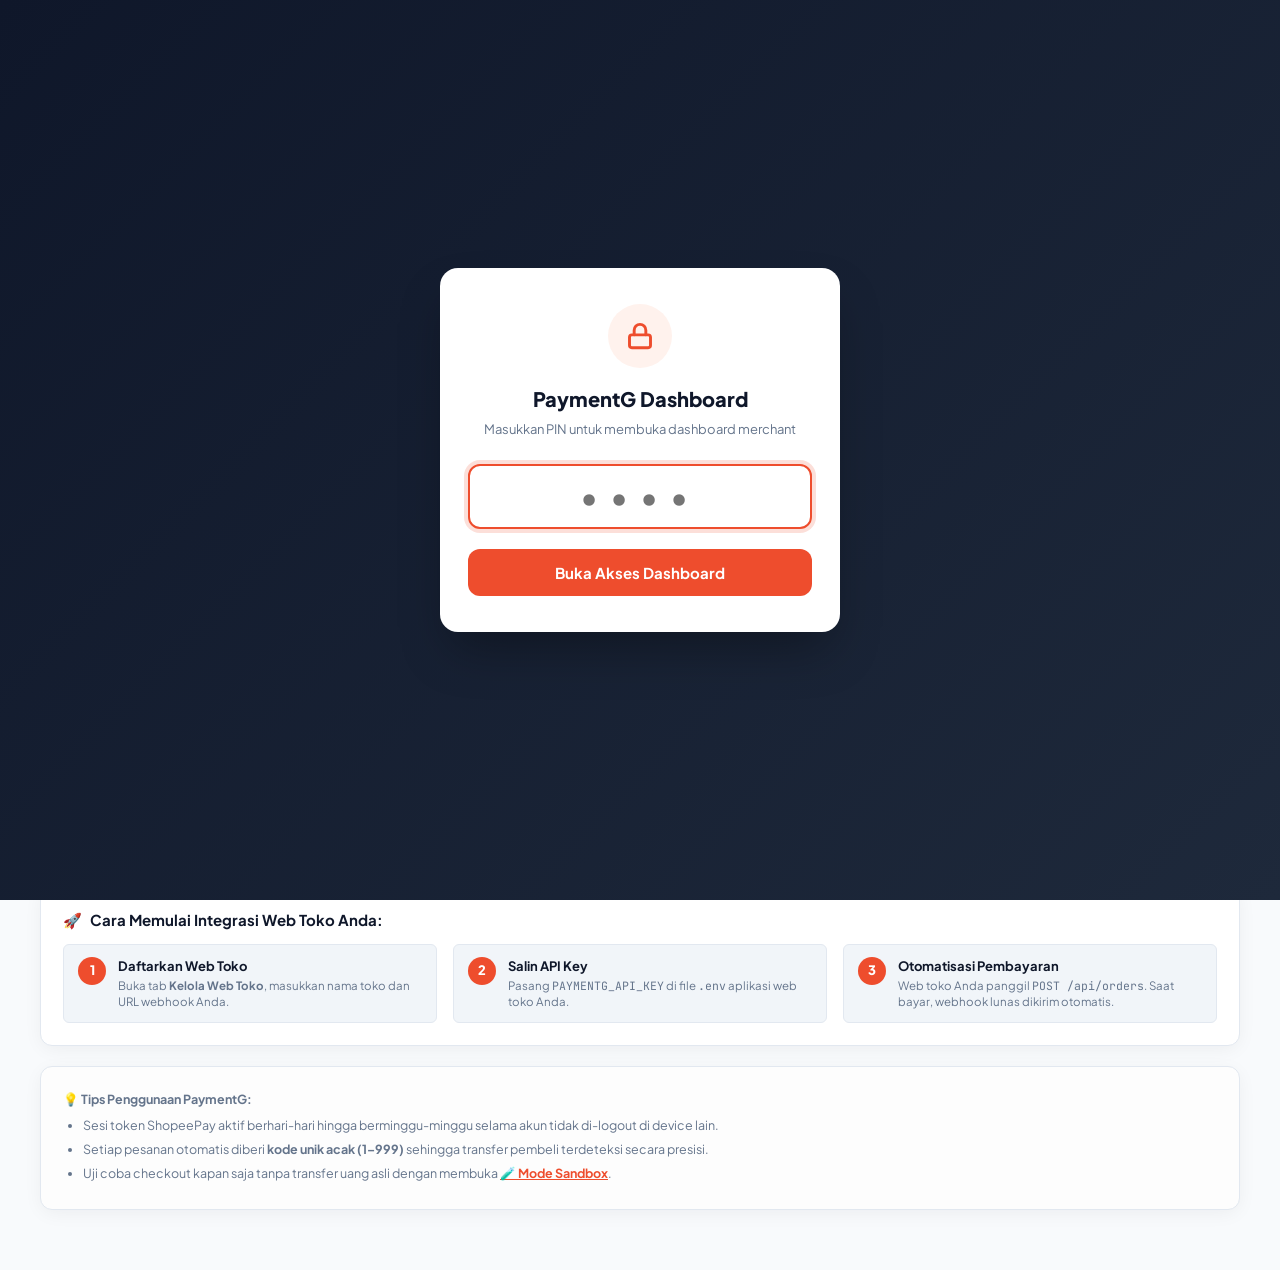
==== commit 42b2c5f9: "adalah pokoknya" ====
--- a/dashboard/index.html
+++ b/dashboard/index.html
@@ -4,7 +4,7 @@
   <meta charset="UTF-8">
   <meta name="viewport" content="width=device-width, initial-scale=1.0, maximum-scale=1.0, user-scalable=no">
   <title>PaymentG — Dashboard Merchant QRIS</title>
-  <link rel="stylesheet" href="style.css">
+  <link rel="stylesheet" href="/dashboard/style.css">
   <link rel="preconnect" href="https://fonts.googleapis.com">
   <link rel="preconnect" href="https://fonts.gstatic.com" crossorigin>
   <link href="https://fonts.googleapis.com/css2?family=Plus+Jakarta+Sans:wght@400;500;600;700;800&family=JetBrains+Mono:wght@400;500;600&display=swap" rel="stylesheet">
@@ -65,7 +65,7 @@
   </header>
 
   <!-- ==========================================
-       2. Navigation Tabs (Scrollable Mobile)
+       2. Navigation Tabs (3 Main Focus Tabs)
        ========================================== -->
   <nav class="tabs-bar">
     <div class="tabs-container">
@@ -77,13 +77,9 @@
         <span class="tab-icon">📜</span>
         <span>Mutasi Transaksi</span>
       </button>
-      <button class="tab-btn" data-tab="tab-generator">
-        <span class="tab-icon">⚡</span>
-        <span>Buat QRIS</span>
-      </button>
       <button class="tab-btn" data-tab="tab-apps">
         <span class="tab-icon">🔑</span>
-        <span>Kelola Toko & API</span>
+        <span>Kelola Web Toko</span>
       </button>
     </div>
   </nav>
@@ -96,26 +92,76 @@
     <!-- Tab 1: Dashboard & Health Overview -->
     <section id="tab-dashboard" class="tab-content active">
       
-      <!-- Visual Health & Session Banner -->
-      <div id="session-banner" class="health-banner connected">
-        <div class="health-info">
-          <div id="session-banner-icon" class="health-icon-large">🟢</div>
-          <div>
-            <div id="session-banner-title" class="health-title">Sesi ShopeePay Terhubung (Login Aktif)</div>
-            <div id="session-banner-desc" class="health-subtitle">Memeriksa status mutasi otomatis di background...</div>
-          </div>
-        </div>
-
-        <div class="banner-action-buttons">
-          <button id="btn-playwright" class="btn btn-primary btn-sm" onclick="triggerPlaywrightRefresh()">
-            🤖 Auto-Login Playwright
+      <!-- 🚨 Critical Alert Banner (Muncul otomatis saat token expired/invalid) -->
+      <div id="critical-session-alert" class="critical-alert-box" style="display: none;">
+        <div class="critical-alert-icon">🚨</div>
+        <div class="critical-alert-content">
+          <div class="critical-alert-title">PERHATIAN: Sesi ShopeePay Kadaluwarsa / Sesi Putus!</div>
+          <div class="critical-alert-desc">
+            Gateway saat ini <b>TIDAK DAPAT</b> mendeteksi pembayaran masuk dari pembeli. Pembayaran mutasi otomatis terhenti sampai token sesi diperbarui.
+          </div>
+        </div>
+        <div class="critical-alert-action">
+          <button class="btn btn-danger btn-sm" onclick="openTokenImportModal()">
+            ⚡ Perbarui Token Sekarang
           </button>
-          <button class="btn btn-secondary btn-sm" onclick="manualUpdateToken()">
-            ✏️ Tempel Token
-          </button>
-          <button class="btn btn-secondary btn-sm" onclick="loadAllData()">
-            🔄 Refresh
-          </button>
+        </div>
+      </div>
+
+      <!-- 🟢 ShopeePay Session & Token Control Hub -->
+      <div id="session-banner" class="token-hub-card connected">
+        <div class="token-hub-header">
+          <div class="token-hub-title-wrap">
+            <div id="session-banner-icon" class="token-hub-icon">🟢</div>
+            <div>
+              <div class="token-hub-title-row">
+                <h3 id="session-banner-title" class="token-hub-title">Sesi ShopeePay Merchant (Live Polling)</h3>
+                <span id="session-status-badge" class="badge-status-pill badge-online">Aktif & Normal</span>
+              </div>
+              <p id="session-banner-desc" class="token-hub-desc">Gateway otomatis memeriksa mutasi transaksi ShopeePay setiap 5 detik di background.</p>
+            </div>
+          </div>
+
+          <div class="token-hub-actions">
+            <button class="btn btn-secondary btn-sm" onclick="loadAllData()" title="Perbarui data dan cek status gateway">
+              🔄 Cek Status
+            </button>
+            <button class="btn btn-secondary btn-sm" onclick="openSyncInfoModal()" title="Panduan dan status auto-sync">
+              ⚡ Info Auto-Sync
+            </button>
+            <button class="btn btn-primary btn-sm" onclick="openTokenImportModal()" title="Import atau perbarui token ShopeePay baru">
+              ✏️ Import Token Baru
+            </button>
+          </div>
+        </div>
+
+        <!-- 4-Grid Metrik Sesi Token -->
+        <div class="token-metrics-grid">
+          <div class="token-metric-card">
+            <div class="token-metric-label">Status Autentikasi</div>
+            <div id="token-metric-status" class="token-metric-val text-success">Valid (Login Aktif)</div>
+            <div class="token-metric-sub">Koneksi API ShopeePay</div>
+          </div>
+
+          <div class="token-metric-card">
+            <div class="token-metric-label">Usia Sesi Saat Ini</div>
+            <div id="token-metric-age" class="token-metric-val">Memuat...</div>
+            <div id="token-metric-updated" class="token-metric-sub">Waktu update: -</div>
+          </div>
+
+          <div class="token-metric-card">
+            <div class="token-metric-label">Sisa Masa Aktif (TTL 24 Jam)</div>
+            <div id="token-metric-ttl" class="token-metric-val text-primary">~24 Jam lagi</div>
+            <div class="token-progress-wrap">
+              <div id="token-progress-bar" class="token-progress-bar" style="width: 100%;"></div>
+            </div>
+          </div>
+
+          <div class="token-metric-card">
+            <div class="token-metric-label">Sinkronisasi Mutasi</div>
+            <div id="token-metric-poll" class="token-metric-val text-success">Normal</div>
+            <div id="token-metric-pending" class="token-metric-sub">Order aktif: 0</div>
+          </div>
         </div>
       </div>
 
@@ -155,6 +201,93 @@
           </div>
           <div class="stat-value" id="stat-total-orders">0</div>
           <div class="stat-desc">Termasuk lunas, pending, & batal</div>
+        </div>
+      </div>
+
+      <!-- 📖 Panduan Live Hosting: Cara Import Sesi Baru Jika Token Habis -->
+      <div class="card hosting-guide-card">
+        <div style="display: flex; align-items: center; justify-content: space-between; margin-bottom: 12px; flex-wrap: wrap; gap: 8px;">
+          <h3 style="font-size: 15px; font-weight: 800; color: var(--text-main); display: flex; align-items: center; gap: 8px; margin: 0;">
+            <span>💡</span> Panduan: Jika Sesi Habis, Bagaimana Cara Import ke VPS Live Hosting?
+          </h3>
+          <span class="label-badge" style="background: rgba(43, 108, 176, 0.1); color: var(--primary); font-weight: 700;">Zero-Downtime</span>
+        </div>
+        
+        <p style="font-size: 12.5px; color: var(--text-muted); margin-bottom: 16px; line-height: 1.5;">
+          Karena ShopeePay membatasi sesi login merchant sekitar <b>24 jam</b>, server VPS Anda tidak perlu direstart. Pilih salah satu cara mudah berikut untuk memperpanjang sesi:
+        </p>
+
+        <!-- Guide Tab Selector -->
+        <div class="guide-tabs-nav">
+          <button class="guide-tab-btn active" onclick="switchGuideTab('guide-tab-web', this)">
+            <span>✏️</span> Cara 1: Tempel via Web Ini (10 Detik)
+          </button>
+          <button class="guide-tab-btn" onclick="switchGuideTab('guide-tab-tampermonkey', this)">
+            <span>🧩</span> Cara 2: Userscript Browser (Otomatis)
+          </button>
+          <button class="guide-tab-btn" onclick="switchGuideTab('guide-tab-cli', this)">
+            <span>💻</span> Cara 3: Terminal / Task Scheduler PC
+          </button>
+        </div>
+
+        <!-- Guide Content 1: Web Paste -->
+        <div id="guide-tab-web" class="guide-tab-panel active">
+          <div class="steps-flow">
+            <div class="step-item">
+              <div class="step-num">1</div>
+              <div class="step-text">
+                <div class="step-title">Buka Shopee Partner di Browser Anda</div>
+                <div class="step-desc">Login ke <a href="https://partner.shopee.co.id/shopeepay-portal/transactions" target="_blank" style="color: var(--primary); font-weight: 600;">partner.shopee.co.id</a> dari laptop / komputer Anda.</div>
+              </div>
+            </div>
+            <div class="step-item">
+              <div class="step-num">2</div>
+              <div class="step-text">
+                <div class="step-title">Ambil Token (B:...)</div>
+                <div class="step-desc">Salin string token yang diawali <code>B:</code> dari Cookie JWT atau cukup gunakan tombol Bookmarklet kami.</div>
+              </div>
+            </div>
+            <div class="step-item">
+              <div class="step-num">3</div>
+              <div class="step-text">
+                <div class="step-title">Klik Tombol "Import Token Baru"</div>
+                <div class="step-desc">Tempel token di jendela modal dashboard ini, lalu klik <b>Simpan ke VPS</b>. Token langsung aktif seketika tanpa perlu restart server VPS!</div>
+              </div>
+            </div>
+          </div>
+          <div style="margin-top: 14px;">
+            <button class="btn btn-primary btn-sm" onclick="openTokenImportModal()">
+              ✏️ Buka Modal Import Token Sekarang
+            </button>
+          </div>
+        </div>
+
+        <!-- Guide Content 2: Tampermonkey -->
+        <div id="guide-tab-tampermonkey" class="guide-tab-panel">
+          <p style="font-size: 12.5px; color: var(--text-muted); line-height: 1.5; margin-bottom: 12px;">
+            Pasang userscript kami di browser Chrome/Edge laptop Anda. Setiap kali Anda membuka tab Shopee Partner, script otomatis menyedot token aktif dan mengirimkannya ke server VPS Anda di latar belakang.
+          </p>
+          <div style="display: flex; gap: 8px; flex-wrap: wrap;">
+            <a href="/dashboard/paymentg-shopee-sync.user.js" target="_blank" class="btn btn-primary btn-sm" style="text-decoration: none;">
+              🧩 Pasang Script Tampermonkey
+            </a>
+            <button class="btn btn-secondary btn-sm" onclick="copyBookmarkletCode(this)">
+              📋 Salin Kode Bookmarklet 1-Klik
+            </button>
+          </div>
+        </div>
+
+        <!-- Guide Content 3: CLI / Task Scheduler -->
+        <div id="guide-tab-cli" class="guide-tab-panel">
+          <p style="font-size: 12.5px; color: var(--text-muted); line-height: 1.5; margin-bottom: 10px;">
+            Jalankan perintah ini di PowerShell atau CMD komputer lokal Anda untuk memperbarui token VPS:
+          </p>
+          <div style="position: relative; margin-bottom: 12px;">
+            <pre class="env-code-block" style="padding: 12px; margin: 0; font-size: 12px; background: #1e293b; color: #38bdf8;">python refresh_token.py --setup</pre>
+          </div>
+          <p style="font-size: 12px; color: var(--text-muted);">
+            Browser Chromium lokal akan terbuka. Silakan scan QR login di ponsel Anda. Begitu login sukses, token baru otomatis dikirimkan ke VPS dan browser menutup sendiri!
+          </p>
         </div>
       </div>
 
@@ -168,21 +301,21 @@
             <div class="step-num">1</div>
             <div class="step-text">
               <div class="step-title">Daftarkan Web Toko</div>
-              <div class="step-desc">Buka tab <b>Kelola Toko & API</b>, masukkan nama toko dan URL webhook Anda.</div>
+              <div class="step-desc">Buka tab <b>Kelola Web Toko</b>, masukkan nama toko dan URL webhook Anda.</div>
             </div>
           </div>
           <div class="step-item">
             <div class="step-num">2</div>
             <div class="step-text">
-              <div class="step-title">Salin API Key & Secret</div>
-              <div class="step-desc">Simpan kredensial toko di file <code>.env</code> aplikasi web Anda.</div>
+              <div class="step-title">Salin API Key</div>
+              <div class="step-desc">Pasang <code>PAYMENTG_API_KEY</code> di file <code>.env</code> aplikasi web toko Anda.</div>
             </div>
           </div>
           <div class="step-item">
             <div class="step-num">3</div>
             <div class="step-text">
-              <div class="step-title">Mulai Terima Bayaran</div>
-              <div class="step-desc">Panggil <code>POST /api/orders</code> untuk buat QRIS. Pembayaran terverifikasi otomatis.</div>
+              <div class="step-title">Otomatisasi Pembayaran</div>
+              <div class="step-desc">Web toko Anda panggil <code>POST /api/orders</code>. Saat bayar, webhook lunas dikirim otomatis.</div>
             </div>
           </div>
         </div>
@@ -193,8 +326,8 @@
         <b>💡 Tips Penggunaan PaymentG:</b>
         <ul>
           <li>Sesi token ShopeePay aktif berhari-hari hingga berminggu-minggu selama akun tidak di-logout di device lain.</li>
-          <li>Setiap pesanan otomatis diberi <b>kode unik acak (1–999)</b> sehingga sistem dapat membedakan transfer pembeli secara presisi.</li>
-          <li>Uji coba sistem kapan saja tanpa transfer uang asli dengan membuka <a href="/sandbox/" style="color: var(--primary); font-weight: 700;">🧪 Mode Sandbox</a>.</li>
+          <li>Setiap pesanan otomatis diberi <b>kode unik acak (1–999)</b> sehingga transfer pembeli terdeteksi secara presisi.</li>
+          <li>Uji coba checkout kapan saja tanpa transfer uang asli dengan membuka <a href="/sandbox/" style="color: var(--primary); font-weight: 700;">🧪 Mode Sandbox</a>.</li>
         </ul>
       </div>
     </section>
@@ -250,119 +383,7 @@
       </div>
     </section>
 
-    <!-- Tab 3: Buat Tagihan QRIS Baru -->
-    <section id="tab-generator" class="tab-content">
-      <div class="generator-grid">
-        <!-- Form Generator -->
-        <div class="card">
-          <div class="card-head">
-            <h2 class="card-head-title">⚡ Buat Tagihan QRIS Dinamis</h2>
-            <p class="card-head-desc">
-              Buat tagihan QRIS dengan kode unik otomatis untuk pengujian langsung.
-            </p>
-          </div>
-
-          <form onsubmit="submitCreateOrder(event)">
-            <div class="form-group">
-              <label class="form-label">Pilih Web Toko Pembuat Tagihan *</label>
-              <select id="gen-app-select" class="form-input" onchange="handleAppSelectChange()">
-                <option value="">Memuat daftar toko...</option>
-              </select>
-              <div class="form-help">API Key toko ini akan digunakan untuk membuat pesanan.</div>
-            </div>
-
-            <div class="form-group">
-              <label class="form-label">Nominal Pembayaran (Rp) *</label>
-              <div class="input-prefix-wrap">
-                <span class="input-prefix">Rp</span>
-                <input type="number" id="gen-amount" class="form-input has-prefix" value="10000" step="500" min="500" required>
-              </div>
-              <div class="form-help">Contoh: 10000, 25000, 50000. Kode unik (1-999) otomatis ditambahkan.</div>
-            </div>
-
-            <div class="form-group">
-              <label class="form-label">No. Invoice / Reference ID (Opsional)</label>
-              <input type="text" id="gen-ref-id" class="form-input font-mono" placeholder="INV-2026-001">
-              <div class="form-help">Kosongkan untuk otomatis menghasilkan nomor acak.</div>
-            </div>
-
-            <div class="form-row">
-              <div class="form-group" style="flex: 1;">
-                <label class="form-label">Masa Berlaku (Menit)</label>
-                <input type="number" id="gen-expiry" class="form-input" value="15" min="1" max="120">
-              </div>
-
-              <div class="form-group" style="flex: 2;">
-                <label class="form-label">Catatan Metadata</label>
-                <input type="text" id="gen-metadata" class="form-input" placeholder="Item: Topup Saldo">
-              </div>
-            </div>
-
-            <button type="submit" id="btn-generate-order" class="btn btn-primary btn-block">
-              <span>⚡</span> Generate QRIS Tagihan
-            </button>
-          </form>
-        </div>
-
-        <!-- QR Preview Box -->
-        <div class="card" id="qr-result-box" style="display: none;">
-          <div class="card-head">
-            <h3 class="card-head-title">📱 QRIS Siap Discan</h3>
-            <p class="card-head-desc">Scan dengan ShopeePay, BCA, Mandiri, GoPay, OVO, atau Bank apa saja.</p>
-          </div>
-
-          <div class="qr-preview-box">
-            <div class="qr-image-container">
-              <img id="qr-res-img" class="qr-image" src="" alt="QRIS Code">
-              <div class="qr-scan-pulse"></div>
-            </div>
-
-            <div class="transfer-alert">
-              <span class="transfer-alert-icon">⚠️</span>
-              <div>Wajib transfer <b>TEPAT NOMINAL</b> beserta kode unik:</div>
-            </div>
-
-            <div id="qr-res-total" class="qr-amount-large">Rp 0</div>
-
-            <div class="qr-breakdown-card">
-              <div class="breakdown-row">
-                <span>Nominal Tagihan:</span>
-                <span id="qr-res-base" class="font-mono">Rp 0</span>
-              </div>
-              <div class="breakdown-row highlight">
-                <span>Kode Unik Verifikasi:</span>
-                <span id="qr-res-unique" class="font-mono font-bold">+0</span>
-              </div>
-              <div class="breakdown-divider"></div>
-              <div class="breakdown-row total">
-                <span>Total Harus Dibayar:</span>
-                <span id="qr-res-total-calc" class="font-mono font-bold">Rp 0</span>
-              </div>
-            </div>
-
-            <div class="qr-status-wrap">
-              <span id="qr-res-status" class="badge badge-pending">⏳ MENUNGGU PEMBAYARAN...</span>
-            </div>
-
-            <div class="qr-meta-wrap">
-              <div>Order ID: <code id="qr-res-id" class="font-mono">-</code></div>
-              <button class="btn btn-secondary btn-xs" onclick="copyToClipboard(document.getElementById('qr-res-id').innerText, this)">📋 Salin ID</button>
-            </div>
-
-            <div class="qr-actions-row">
-              <button class="btn btn-secondary btn-sm" onclick="forceCheckCurrentOrder()">
-                🔄 Cek Status Sekarang
-              </button>
-              <button class="btn btn-secondary btn-sm" onclick="copyPaymentInstruction()">
-                📋 Salin Petunjuk Bayar
-              </button>
-            </div>
-          </div>
-        </div>
-      </div>
-    </section>
-
-    <!-- Tab 4: Kelola Toko & API -->
+    <!-- Tab 3: Kelola Web Toko -->
     <section id="tab-apps" class="tab-content">
       
       <!-- Banner Penjelasan Tab Toko -->
@@ -370,9 +391,9 @@
         <div class="info-hero-content">
           <div class="info-hero-icon">🔐</div>
           <div>
-            <h2 class="info-hero-title">Manajemen Integrasi Web Toko</h2>
+            <h2 class="info-hero-title">Manajemen Web Toko Terintegrasi</h2>
             <p class="info-hero-desc">
-              Daftarkan website toko atau aplikasi Anda di bawah ini untuk mendapatkan <b>API Key</b> (kunci membuat tagihan) dan <b>Webhook Secret</b> (kunci verifikasi notifikasi lunas).
+              Daftarkan website toko Anda di bawah ini untuk mendapatkan <b>API Key</b>. Kunci ini digunakan web toko Anda untuk membuat pesanan QRIS dan menerima notifikasi webhook saat pembeli transfer.
             </p>
           </div>
         </div>
@@ -384,7 +405,7 @@
           <div class="card-head">
             <h3 class="card-head-title">➕ Daftarkan Web Toko Baru</h3>
             <p class="card-head-desc">
-              Masukkan nama toko dan endpoint webhook di server Anda.
+              Cukup masukkan nama toko dan URL webhook di server Anda.
             </p>
           </div>
 
@@ -402,7 +423,7 @@
             </div>
 
             <button type="submit" id="btn-create-app" class="btn btn-primary btn-block">
-              <span>➕</span> Daftarkan Web Toko & Dapatkan Kunci
+              <span>➕</span> Daftarkan Web Toko & Dapatkan API Key
             </button>
           </form>
         </div>
@@ -412,7 +433,7 @@
           <div class="card-head flex-between">
             <div>
               <h3 class="card-head-title">📋 Daftar Web Terintegrasi</h3>
-              <p class="card-head-desc">Kredensial toko yang aktif dapat disalin kapan saja.</p>
+              <p class="card-head-desc">API Key toko yang aktif dapat disalin kapan saja.</p>
             </div>
             <button class="btn btn-secondary btn-sm" onclick="loadApps()">🔄 Refresh</button>
           </div>
@@ -423,14 +444,13 @@
                 <tr>
                   <th>Nama Toko</th>
                   <th>API Key</th>
-                  <th>Webhook Secret</th>
                   <th>Webhook URL</th>
                   <th>Status</th>
                   <th style="text-align: right;">Aksi</th>
                 </tr>
               </thead>
               <tbody id="apps-tbody">
-                <tr><td colspan="6" style="text-align: center; color: var(--text-muted); padding: 24px;">Memuat daftar toko...</td></tr>
+                <tr><td colspan="5" style="text-align: center; color: var(--text-muted); padding: 24px;">Memuat daftar toko...</td></tr>
               </tbody>
             </table>
           </div>
@@ -444,7 +464,7 @@
        4. Modal: Web Toko Baru Berhasil Dibuat
        ========================================== -->
   <div id="created-app-modal" class="modal-overlay">
-    <div class="modal modal-lg">
+    <div class="modal">
       <div class="modal-header">
         <div class="modal-title-wrap">
           <span class="modal-success-badge">✓ Berhasil</span>
@@ -464,7 +484,7 @@
         <!-- API Key Field -->
         <div class="form-group" style="margin-top: 16px;">
           <label class="form-label flex-between">
-            <span>API Key (Kunci Buat Order)</span>
+            <span>API Key Toko</span>
             <span class="label-badge">X-API-Key</span>
           </label>
           <div class="copy-input-group">
@@ -473,22 +493,7 @@
               📋 Salin
             </button>
           </div>
-          <div class="form-help">Gunakan sebagai header <code>X-API-Key</code> saat request ke PaymentG.</div>
-        </div>
-
-        <!-- Webhook Secret Field -->
-        <div class="form-group">
-          <label class="form-label flex-between">
-            <span>Webhook Secret (Kunci Validasi HMAC)</span>
-            <span class="label-badge">X-Webhook-Signature</span>
-          </label>
-          <div class="copy-input-group">
-            <input type="text" id="created-modal-secret" class="form-input font-mono" readonly>
-            <button class="btn btn-primary btn-copy" onclick="copyToClipboard(document.getElementById('created-modal-secret').value, this)">
-              📋 Salin
-            </button>
-          </div>
-          <div class="form-help">Digunakan untuk memvalidasi tanda tangan notifikasi pembayaran dari server PaymentG.</div>
+          <div class="form-help">Gunakan sebagai header <code>X-API-Key</code> saat web toko request ke PaymentG.</div>
         </div>
 
         <!-- Ready to paste .env block -->
@@ -506,6 +511,133 @@
           <button class="btn btn-primary btn-block" onclick="closeModal('created-app-modal')">
             Mengerti & Tutup
           </button>
+        </div>
+      </div>
+    </div>
+  </div>
+
+  <!-- ==========================================
+       4a. Modal: Import & Perbarui Token Sesi ShopeePay
+       ========================================== -->
+  <div id="token-import-modal" class="modal-overlay">
+    <div class="modal" style="max-width: 580px;">
+      <div class="modal-header">
+        <div class="modal-title-wrap">
+          <span style="font-size: 20px;">✏️</span>
+          <h3 class="modal-title">Import & Perbarui Token ShopeePay</h3>
+        </div>
+        <button class="modal-close" onclick="closeModal('token-import-modal')">&times;</button>
+      </div>
+
+      <form onsubmit="submitTokenImport(event)">
+        <div style="padding: 16px 0; display: flex; flex-direction: column; gap: 14px;">
+          <div class="alert-success-box" style="margin-bottom: 0; background: rgba(43, 108, 176, 0.08); border: 1px solid rgba(43, 108, 176, 0.25); color: #1e3a8a;">
+            <span style="font-size: 20px;">⚡</span>
+            <div style="font-size: 12.5px; line-height: 1.45;">
+              <b>Hot-Reload ke Live Hosting:</b> Token baru langsung disimpan dan aktif seketika tanpa perlu merestart server PaymentG di VPS!
+            </div>
+          </div>
+
+          <div class="form-group" style="margin-bottom: 0;">
+            <label class="form-label flex-between">
+              <span>Token ShopeePay Partner *</span>
+              <span id="token-char-count" class="label-badge">0 Karakter</span>
+            </label>
+            <textarea id="token-import-field" class="form-input font-mono token-textarea" rows="4" 
+              placeholder="Tempel token ShopeePay di sini (wajib diawali B:...)" required oninput="validateTokenInput(this)"></textarea>
+            <div class="flex-between" style="margin-top: 6px; font-size: 11.5px;">
+              <span id="token-validation-msg" class="text-muted">Format: Diawali dengan <code>B:</code> (~300-800 karakter)</span>
+              <button type="button" class="btn-text-link" onclick="pasteFromClipboard()">📋 Paste dari Clipboard</button>
+            </div>
+          </div>
+
+          <div class="tips-accordion-box">
+            <div class="tips-accordion-head" onclick="toggleTokenTips()">
+              <span>💡 Di mana mengambil token ShopeePay?</span>
+              <span id="token-tips-arrow">▼</span>
+            </div>
+            <div id="token-tips-content" class="tips-accordion-body" style="display: none;">
+              <ol style="margin: 0; padding-left: 18px; font-size: 12px; line-height: 1.6; color: var(--text-muted);">
+                <li>Buka portal <a href="https://partner.shopee.co.id/shopeepay-portal/transactions" target="_blank" style="color: var(--primary); font-weight: 600;">partner.shopee.co.id</a> di browser Anda dan pastikan login.</li>
+                <li>Buka Developer Tools (tekan <code>F12</code>) &rarr; tab <b>Application</b> &rarr; <b>Cookies</b> &rarr; cari cookie dengan nilai berawalan <code>B:</code>, lalu salin seluruhnya.</li>
+                <li><i>Atau lebih cepat:</i> Gunakan ekstensi <b>Tampermonkey</b> dengan script auto-sync kami yang otomatis mengirimkannya.</li>
+              </ol>
+            </div>
+          </div>
+        </div>
+
+        <div class="modal-footer flex-between">
+          <button type="button" class="btn btn-secondary" onclick="closeModal('token-import-modal')">Batal</button>
+          <button type="submit" id="btn-save-token" class="btn btn-primary">
+            🚀 Simpan & Aktifkan di VPS
+          </button>
+        </div>
+      </form>
+    </div>
+  </div>
+
+  <!-- ==========================================
+       4b. Modal: Panduan & Status Auto-Sync ShopeePay
+       ========================================== -->
+  <div id="sync-guide-modal" class="modal-overlay">
+    <div class="modal" style="max-width: 600px;">
+      <div class="modal-header">
+        <div class="modal-title-wrap">
+          <span style="font-size: 20px;">⚡</span>
+          <h3 class="modal-title">Panduan & Status Auto-Sync Token</h3>
+        </div>
+        <button class="modal-close" onclick="closeModal('sync-guide-modal')">&times;</button>
+      </div>
+
+      <div class="created-app-content" style="gap: 16px; display: flex; flex-direction: column;">
+        <div class="alert-success-box" style="background: rgba(16, 185, 129, 0.08); border: 1px solid rgba(16, 185, 129, 0.25); color: #065f46;">
+          <span style="font-size: 20px;">🛡️</span>
+          <div>
+            <b>Arsitektur Zero-Downtime Aktif</b><br>
+            Sesi ShopeePay di server Anda dijaga agar tetap aktif otomatis tanpa perlu login ulang atau OTP manual.
+          </div>
+        </div>
+
+        <!-- 3 Pilihan Auto-Sync -->
+        <div class="card" style="border: 1px solid var(--border); padding: 16px; box-shadow: none;">
+          <h4 style="font-size: 13.5px; font-weight: 700; margin-bottom: 6px; color: var(--text-main);">
+            1️⃣ Windows Silent Auto-Sync (Rekomendasi)
+          </h4>
+          <p style="font-size: 12px; color: var(--text-muted); line-height: 1.5; margin-bottom: 8px;">
+            Task Scheduler di komputer Anda otomatis memperbarui token setiap 4 jam secara hening di latar belakang (0 pop-up).
+          </p>
+          <div style="font-size: 11.5px; background: var(--bg-subtle); padding: 8px 12px; border-radius: 6px; font-family: monospace; color: var(--text-main);">
+            Status Task: <b>PaymentG_Shopee_AutoSync</b> (Setiap 4 Jam)
+          </div>
+        </div>
+
+        <div class="card" style="border: 1px solid var(--border); padding: 16px; box-shadow: none;">
+          <h4 style="font-size: 13.5px; font-weight: 700; margin-bottom: 6px; color: var(--text-main);">
+            2️⃣ Tampermonkey Userscript (Browser Chrome/Edge)
+          </h4>
+          <p style="font-size: 12px; color: var(--text-muted); line-height: 1.5; margin-bottom: 10px;">
+            Setiap kali Anda membuka tab Shopee Partner di browser, script otomatis menyedot token dan mengirimkannya ke VPS.
+          </p>
+          <a href="/dashboard/paymentg-shopee-sync.user.js" target="_blank" class="btn btn-primary btn-sm" style="display: inline-flex; text-decoration: none; width: fit-content;">
+            🧩 Pasang Tampermonkey Script (1-Klik)
+          </a>
+        </div>
+
+        <div class="card" style="border: 1px solid var(--border); padding: 16px; box-shadow: none;">
+          <h4 style="font-size: 13.5px; font-weight: 700; margin-bottom: 6px; color: var(--text-main);">
+            3️⃣ 1-Click Bookmarklet Browser
+          </h4>
+          <p style="font-size: 12px; color: var(--text-muted); line-height: 1.5; margin-bottom: 10px;">
+            Simpan bookmarklet ini di browser Anda, lalu klik kapan saja saat berada di tab Shopee Partner:
+          </p>
+          <button class="btn btn-secondary btn-sm" onclick="copyBookmarkletCode(this)">
+            📋 Salin Kode Bookmarklet
+          </button>
+        </div>
+
+        <div class="modal-footer flex-between" style="margin-top: 8px;">
+          <button class="btn btn-secondary" onclick="closeModal('sync-guide-modal')">Tutup</button>
+          <button class="btn btn-primary" onclick="closeModal('sync-guide-modal'); manualUpdateToken();">✏️ Tempel Token Manual</button>
         </div>
       </div>
     </div>
@@ -547,16 +679,7 @@
           <input type="password" id="setting-admin-key" class="form-input font-mono" placeholder="adm_secret_...">
           <button type="button" class="btn btn-secondary btn-sm" onclick="togglePasswordVisibility('setting-admin-key', this)">👁️</button>
         </div>
-        <div class="form-help">Kunci master admin untuk mengelola token ShopeePay dan daftar web toko.</div>
-      </div>
-
-      <div class="form-group">
-        <label class="form-label">Toko Aktif untuk Generator QRIS (X-API-Key)</label>
-        <select id="setting-app-picker" class="form-input" onchange="syncSelectedAppToApiKey(this.value)">
-          <option value="">Pilih dari daftar web toko...</option>
-        </select>
-        <input type="text" id="setting-api-key" class="form-input font-mono" style="margin-top: 6px;" placeholder="ak_...">
-        <div class="form-help">Kunci toko yang sedang digunakan di tab "Buat QRIS".</div>
+        <div class="form-help">Kunci master server untuk mengelola token ShopeePay dan daftar web toko.</div>
       </div>
 
       <div class="modal-footer flex-between" style="margin-top: 20px;">
@@ -571,7 +694,7 @@
 
   <!-- ==========================================
        6. QR Preview Modal (From Table Click)
-       ========================================== -->
+       ========================================= -->
   <div id="qr-modal" class="modal-overlay">
     <div class="modal" style="max-width: 380px; text-align: center;">
       <div class="modal-header">
@@ -604,6 +727,6 @@
     <span id="toast-message">Berhasil disalin!</span>
   </div>
 
-  <script src="app.js"></script>
+  <script src="/dashboard/app.js"></script>
 </body>
 </html>
--- a/dashboard/style.css
+++ b/dashboard/style.css
@@ -248,6 +248,7 @@
   border-radius: 20px;
   background: var(--bg-subtle);
   border: 1px solid var(--border);
+  white-space: nowrap;
 }
 
 .status-dot {
@@ -255,6 +256,7 @@
   height: 8px;
   border-radius: 50%;
   display: inline-block;
+  flex-shrink: 0;
 }
 
 .status-dot.online { background-color: var(--success); box-shadow: 0 0 0 3px var(--success-bg); }
@@ -262,7 +264,7 @@
 .status-dot.offline { background-color: var(--danger); box-shadow: 0 0 0 3px var(--danger-bg); }
 
 .btn-sandbox-link {
-  display: flex;
+  display: inline-flex;
   align-items: center;
   gap: 6px;
   text-decoration: none;
@@ -274,6 +276,7 @@
   padding: 6px 14px;
   border-radius: 8px;
   transition: all 0.2s;
+  white-space: nowrap;
 }
 
 .btn-sandbox-link:hover {
@@ -282,17 +285,18 @@
 }
 
 .nav-settings-btn {
+  display: inline-flex;
+  align-items: center;
+  gap: 6px;
   background: var(--bg-card);
   border: 1px solid var(--border);
   padding: 7px 12px;
   border-radius: 8px;
   font-size: 13px;
   font-weight: 600;
-  color: var(--text-muted);
+  color: var(--text-main);
   cursor: pointer;
-  display: flex;
-  align-items: center;
-  gap: 6px;
+  white-space: nowrap;
   transition: all 0.2s;
 }
 
@@ -1183,6 +1187,20 @@
   margin-top: 24px;
   display: flex;
   gap: 10px;
+}
+
+.modal-qr-body {
+  text-align: center;
+}
+
+.modal-order-meta {
+  display: flex;
+  flex-direction: column;
+  gap: 6px;
+  align-items: center;
+  font-size: 12px;
+  color: var(--text-muted);
+  margin-top: 8px;
 }
 
 /* =========================================
@@ -1274,3 +1292,343 @@
     justify-content: space-between;
   }
 }
+
+/* =========================================
+   14. ShopeePay Token Hub & Session Alert Styles
+   ========================================= */
+.critical-alert-box {
+  background: #fef2f2;
+  border: 1.5px solid #f87171;
+  border-radius: var(--radius);
+  padding: 16px 20px;
+  margin-bottom: 20px;
+  display: flex;
+  align-items: center;
+  justify-content: space-between;
+  gap: 16px;
+  box-shadow: 0 4px 12px rgba(239, 68, 68, 0.12);
+  animation: pulseAlert 2.5s infinite;
+}
+
+@keyframes pulseAlert {
+  0% { box-shadow: 0 0 0 0 rgba(239, 68, 68, 0.25); }
+  70% { box-shadow: 0 0 0 8px rgba(239, 68, 68, 0); }
+  100% { box-shadow: 0 0 0 0 rgba(239, 68, 68, 0); }
+}
+
+.critical-alert-icon {
+  font-size: 28px;
+  flex-shrink: 0;
+}
+
+.critical-alert-content {
+  flex: 1;
+}
+
+.critical-alert-title {
+  font-size: 14.5px;
+  font-weight: 800;
+  color: #991b1b;
+  margin-bottom: 2px;
+}
+
+.critical-alert-desc {
+  font-size: 12.5px;
+  color: #b91c1c;
+  line-height: 1.45;
+}
+
+.critical-alert-action {
+  flex-shrink: 0;
+}
+
+.token-hub-card {
+  background: #ffffff;
+  border: 1px solid var(--border);
+  border-radius: var(--radius-lg);
+  padding: 22px 24px;
+  margin-bottom: 22px;
+  box-shadow: var(--shadow-sm);
+  transition: all 0.25s ease;
+}
+
+.token-hub-card.connected {
+  border-left: 5px solid var(--success);
+}
+
+.token-hub-card.warning {
+  border-left: 5px solid var(--warning);
+}
+
+.token-hub-card.disconnected {
+  border-left: 5px solid var(--danger);
+  background: #fff8f8;
+}
+
+.token-hub-header {
+  display: flex;
+  align-items: center;
+  justify-content: space-between;
+  gap: 16px;
+  flex-wrap: wrap;
+  margin-bottom: 18px;
+  padding-bottom: 16px;
+  border-bottom: 1px solid var(--border);
+}
+
+.token-hub-title-wrap {
+  display: flex;
+  align-items: center;
+  gap: 14px;
+}
+
+.token-hub-icon {
+  font-size: 30px;
+  flex-shrink: 0;
+}
+
+.token-hub-title-row {
+  display: flex;
+  align-items: center;
+  gap: 10px;
+  flex-wrap: wrap;
+}
+
+.token-hub-title {
+  font-size: 16px;
+  font-weight: 800;
+  color: var(--text-main);
+  margin: 0;
+}
+
+.token-hub-desc {
+  font-size: 12.5px;
+  color: var(--text-muted);
+  margin: 3px 0 0;
+}
+
+.token-hub-actions {
+  display: flex;
+  gap: 8px;
+  flex-wrap: wrap;
+}
+
+.badge-status-pill {
+  display: inline-flex;
+  align-items: center;
+  padding: 3px 10px;
+  border-radius: 999px;
+  font-size: 11px;
+  font-weight: 700;
+  letter-spacing: 0.3px;
+}
+
+.badge-status-pill.badge-online {
+  background: rgba(16, 185, 129, 0.12);
+  color: #065f46;
+  border: 1px solid rgba(16, 185, 129, 0.3);
+}
+
+.badge-status-pill.badge-warning {
+  background: rgba(245, 158, 11, 0.12);
+  color: #92400e;
+  border: 1px solid rgba(245, 158, 11, 0.3);
+}
+
+.badge-status-pill.badge-danger {
+  background: rgba(239, 68, 68, 0.12);
+  color: #991b1b;
+  border: 1px solid rgba(239, 68, 68, 0.3);
+}
+
+.token-metrics-grid {
+  display: grid;
+  grid-template-columns: repeat(4, 1fr);
+  gap: 14px;
+}
+
+.token-metric-card {
+  background: var(--bg-subtle);
+  border: 1px solid rgba(0, 0, 0, 0.05);
+  border-radius: var(--radius);
+  padding: 12px 14px;
+}
+
+.token-metric-label {
+  font-size: 11px;
+  font-weight: 600;
+  color: var(--text-muted);
+  text-transform: uppercase;
+  letter-spacing: 0.5px;
+  margin-bottom: 4px;
+}
+
+.token-metric-val {
+  font-size: 14.5px;
+  font-weight: 800;
+  color: var(--text-main);
+  margin-bottom: 4px;
+}
+
+.token-metric-sub {
+  font-size: 11px;
+  color: var(--text-muted);
+}
+
+.token-progress-wrap {
+  width: 100%;
+  height: 6px;
+  background: #e2e8f0;
+  border-radius: 999px;
+  overflow: hidden;
+  margin-top: 6px;
+}
+
+.token-progress-bar {
+  height: 100%;
+  border-radius: 999px;
+  background: var(--success);
+  transition: width 0.4s ease, background 0.4s ease;
+}
+
+/* Hosting Guide Section */
+.hosting-guide-card {
+  margin-bottom: 22px;
+  border: 1px solid var(--border);
+}
+
+.guide-tabs-nav {
+  display: flex;
+  gap: 8px;
+  border-bottom: 1px solid var(--border);
+  padding-bottom: 12px;
+  margin-bottom: 16px;
+  overflow-x: auto;
+}
+
+.guide-tab-btn {
+  background: none;
+  border: 1px solid var(--border);
+  padding: 8px 14px;
+  border-radius: var(--radius);
+  font-size: 12.5px;
+  font-weight: 600;
+  color: var(--text-muted);
+  cursor: pointer;
+  display: flex;
+  align-items: center;
+  gap: 6px;
+  transition: all 0.2s;
+  white-space: nowrap;
+}
+
+.guide-tab-btn:hover {
+  background: var(--bg-subtle);
+  color: var(--text-main);
+}
+
+.guide-tab-btn.active {
+  background: var(--primary);
+  border-color: var(--primary);
+  color: #fff;
+}
+
+.guide-tab-panel {
+  display: none;
+  animation: fadeIn 0.25s ease;
+}
+
+.guide-tab-panel.active {
+  display: block;
+}
+
+@keyframes fadeIn {
+  from { opacity: 0; transform: translateY(4px); }
+  to { opacity: 1; transform: translateY(0); }
+}
+
+.token-textarea {
+  width: 100%;
+  padding: 12px;
+  border: 1.5px solid var(--border);
+  border-radius: var(--radius);
+  font-size: 12px;
+  line-height: 1.5;
+  resize: vertical;
+  background: #fafafa;
+  outline: none;
+  transition: all 0.2s;
+}
+
+.token-textarea:focus {
+  background: #fff;
+  border-color: var(--primary);
+  box-shadow: 0 0 0 3px var(--primary-glow);
+}
+
+.tips-accordion-box {
+  background: var(--bg-subtle);
+  border: 1px solid var(--border);
+  border-radius: var(--radius);
+  overflow: hidden;
+}
+
+.tips-accordion-head {
+  padding: 10px 14px;
+  font-size: 12.5px;
+  font-weight: 600;
+  color: var(--text-main);
+  cursor: pointer;
+  display: flex;
+  align-items: center;
+  justify-content: space-between;
+  user-select: none;
+}
+
+.tips-accordion-head:hover {
+  background: rgba(0, 0, 0, 0.02);
+}
+
+.tips-accordion-body {
+  padding: 10px 14px 14px;
+  border-top: 1px dashed var(--border);
+  background: #ffffff;
+}
+
+.btn-text-link {
+  background: none;
+  border: none;
+  color: var(--primary);
+  font-weight: 600;
+  cursor: pointer;
+  padding: 0;
+  font-size: 11.5px;
+}
+
+.btn-text-link:hover {
+  text-decoration: underline;
+}
+
+@media (max-width: 768px) {
+  .token-metrics-grid {
+    grid-template-columns: repeat(2, 1fr);
+  }
+  .token-hub-header {
+    flex-direction: column;
+    align-items: flex-start;
+  }
+  .token-hub-actions {
+    width: 100%;
+  }
+  .token-hub-actions .btn {
+    flex: 1;
+    justify-content: center;
+  }
+}
+
+@media (max-width: 480px) {
+  .token-metrics-grid {
+    grid-template-columns: 1fr;
+  }
+}
+
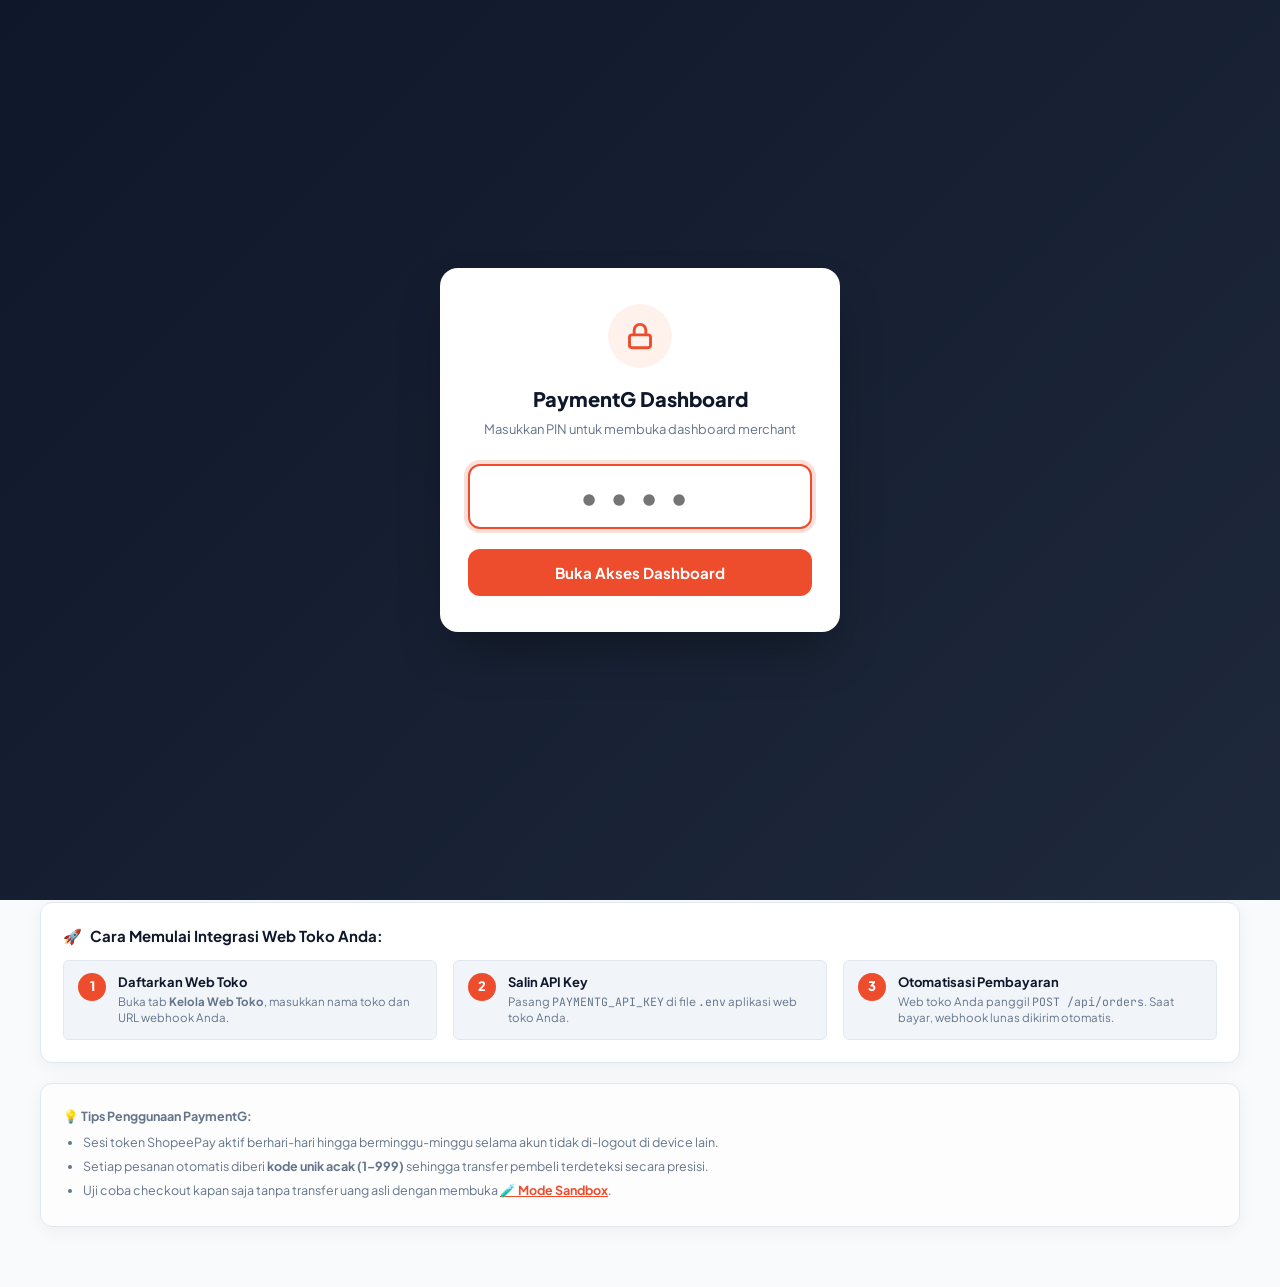
==== commit 1642c3dd: "feat(shopee-sync): add 1-click web-bridge bookmarklet, chrome extension, tampermonkey v2, and live t" ====
--- a/dashboard/index.html
+++ b/dashboard/index.html
@@ -219,75 +219,103 @@
 
         <!-- Guide Tab Selector -->
         <div class="guide-tabs-nav">
-          <button class="guide-tab-btn active" onclick="switchGuideTab('guide-tab-web', this)">
-            <span>✏️</span> Cara 1: Tempel via Web Ini (10 Detik)
+          <button class="guide-tab-btn active" onclick="switchGuideTab('guide-tab-bookmarklet', this)">
+            <span>⚡</span> Opsi 1: Bookmarklet 1-Klik (Rekomendasi)
+          </button>
+          <button class="guide-tab-btn" onclick="switchGuideTab('guide-tab-extension', this)">
+            <span>🧩</span> Opsi 2: Ekstensi Chrome (Otomatis)
           </button>
           <button class="guide-tab-btn" onclick="switchGuideTab('guide-tab-tampermonkey', this)">
-            <span>🧩</span> Cara 2: Userscript Browser (Otomatis)
+            <span>🛠️</span> Opsi 3: Userscript V2 & Manual
           </button>
-          <button class="guide-tab-btn" onclick="switchGuideTab('guide-tab-cli', this)">
-            <span>💻</span> Cara 3: Terminal / Task Scheduler PC
-          </button>
-        </div>
-
-        <!-- Guide Content 1: Web Paste -->
-        <div id="guide-tab-web" class="guide-tab-panel active">
+        </div>
+
+        <!-- Guide Content 1: Bookmarklet Web Bridge -->
+        <div id="guide-tab-bookmarklet" class="guide-tab-panel active">
           <div class="steps-flow">
             <div class="step-item">
               <div class="step-num">1</div>
               <div class="step-text">
-                <div class="step-title">Buka Shopee Partner di Browser Anda</div>
-                <div class="step-desc">Login ke <a href="https://partner.shopee.co.id/shopeepay-portal/transactions" target="_blank" style="color: var(--primary); font-weight: 600;">partner.shopee.co.id</a> dari laptop / komputer Anda.</div>
+                <div class="step-title">Simpan Tombol Bookmarklet ke Browser Anda</div>
+                <div class="step-desc">Seret tombol biru di bawah ini ke <b>Bookmarks Bar</b> browser Anda (atau klik <i>Salin Kode</i>):</div>
               </div>
             </div>
             <div class="step-item">
               <div class="step-num">2</div>
               <div class="step-text">
-                <div class="step-title">Ambil Token (B:...)</div>
-                <div class="step-desc">Salin string token yang diawali <code>B:</code> dari Cookie JWT atau cukup gunakan tombol Bookmarklet kami.</div>
+                <div class="step-title">Buka Portal Shopee Partner</div>
+                <div class="step-desc">Login ke <a href="https://partner.shopee.co.id/shopeepay-portal/transactions" target="_blank" style="color: var(--primary); font-weight: 600;">partner.shopee.co.id</a> dari laptop / komputer Anda.</div>
               </div>
             </div>
             <div class="step-item">
               <div class="step-num">3</div>
               <div class="step-text">
-                <div class="step-title">Klik Tombol "Import Token Baru"</div>
-                <div class="step-desc">Tempel token di jendela modal dashboard ini, lalu klik <b>Simpan ke VPS</b>. Token langsung aktif seketika tanpa perlu restart server VPS!</div>
+                <div class="step-title">Klik Bookmarklet Tersebut (1-Klik)</div>
+                <div class="step-desc">Script otomatis mengambil token dari sesi aktif dan membuka dashboard PaymentG dengan status sukses hijau! (100% bebas blokir CSP dan tanpa instalasi aplikasi apapun).</div>
               </div>
             </div>
           </div>
-          <div style="margin-top: 14px;">
-            <button class="btn btn-primary btn-sm" onclick="openTokenImportModal()">
-              ✏️ Buka Modal Import Token Sekarang
-            </button>
-          </div>
-        </div>
-
-        <!-- Guide Content 2: Tampermonkey -->
+          <div style="display: flex; gap: 8px; flex-wrap: wrap; margin-top: 14px;">
+            <a href="javascript:void(0)" class="bookmarklet-drag-link btn btn-primary btn-sm" style="text-decoration: none;" title="Seret tombol ini ke Bookmarks Bar Chrome/Edge">
+              ⚡ Seret ke Bookmarks Bar
+            </a>
+            <button class="btn btn-secondary btn-sm" onclick="copyBookmarkletCode(this)">
+              📋 Salin Kode Bookmarklet
+            </button>
+            <button class="btn btn-secondary btn-sm" onclick="copyConsoleCode(this)">
+              💻 Salin Script Console F12 (1-Baris)
+            </button>
+          </div>
+        </div>
+
+        <!-- Guide Content 2: Chrome Extension -->
+        <div id="guide-tab-extension" class="guide-tab-panel">
+          <p style="font-size: 12.5px; color: var(--text-muted); line-height: 1.5; margin-bottom: 12px;">
+            Ekstensi mandiri (Manifest V3) siap pakai tanpa perlu Tampermonkey atau Python. Otomatis membaca cookie <code>HttpOnly</code> dan menyinkronkan token ke VPS setiap kali Anda membuka Shopee Partner:
+          </p>
+          <div class="steps-flow" style="margin-bottom: 14px;">
+            <div class="step-item">
+              <div class="step-num">1</div>
+              <div class="step-text">
+                <div class="step-title">Unduh & Ekstrak File ZIP</div>
+                <div class="step-desc">Unduh paket ekstensi di bawah ini lalu ekstrak foldernya di komputer Anda.</div>
+              </div>
+            </div>
+            <div class="step-item">
+              <div class="step-num">2</div>
+              <div class="step-text">
+                <div class="step-title">Buka Menu Ekstensi Chrome / Edge</div>
+                <div class="step-desc">Ketik <code>chrome://extensions</code> di browser, lalu nyalakan toggle <b>Developer Mode</b> di pojok kanan atas.</div>
+              </div>
+            </div>
+            <div class="step-item">
+              <div class="step-num">3</div>
+              <div class="step-text">
+                <div class="step-title">Klik "Load Unpacked"</div>
+                <div class="step-desc">Pilih folder ekstensi yang sudah diekstrak tadi. Selesai! Ekstensi aktif otomatis di latar belakang.</div>
+              </div>
+            </div>
+          </div>
+          <div style="display: flex; gap: 8px; flex-wrap: wrap;">
+            <a href="/dashboard/paymentg-sync-extension.zip" download class="btn btn-primary btn-sm" style="text-decoration: none;">
+              📦 Download Ekstensi Chrome (.zip)
+            </a>
+          </div>
+        </div>
+
+        <!-- Guide Content 3: Tampermonkey & Manual -->
         <div id="guide-tab-tampermonkey" class="guide-tab-panel">
           <p style="font-size: 12.5px; color: var(--text-muted); line-height: 1.5; margin-bottom: 12px;">
-            Pasang userscript kami di browser Chrome/Edge laptop Anda. Setiap kali Anda membuka tab Shopee Partner, script otomatis menyedot token aktif dan mengirimkannya ke server VPS Anda di latar belakang.
+            Userscript Tampermonkey v2.0 yang telah diperbarui dengan multi-hook (memindai <code>localStorage</code>, cookie JWT, dan menyadap API Shopee).
           </p>
-          <div style="display: flex; gap: 8px; flex-wrap: wrap;">
+          <div style="display: flex; gap: 8px; flex-wrap: wrap; margin-bottom: 14px;">
             <a href="/dashboard/paymentg-shopee-sync.user.js" target="_blank" class="btn btn-primary btn-sm" style="text-decoration: none;">
-              🧩 Pasang Script Tampermonkey
+              🧩 Pasang Script Tampermonkey V2
             </a>
-            <button class="btn btn-secondary btn-sm" onclick="copyBookmarkletCode(this)">
-              📋 Salin Kode Bookmarklet 1-Klik
-            </button>
-          </div>
-        </div>
-
-        <!-- Guide Content 3: CLI / Task Scheduler -->
-        <div id="guide-tab-cli" class="guide-tab-panel">
-          <p style="font-size: 12.5px; color: var(--text-muted); line-height: 1.5; margin-bottom: 10px;">
-            Jalankan perintah ini di PowerShell atau CMD komputer lokal Anda untuk memperbarui token VPS:
-          </p>
-          <div style="position: relative; margin-bottom: 12px;">
-            <pre class="env-code-block" style="padding: 12px; margin: 0; font-size: 12px; background: #1e293b; color: #38bdf8;">python refresh_token.py --setup</pre>
-          </div>
-          <p style="font-size: 12px; color: var(--text-muted);">
-            Browser Chromium lokal akan terbuka. Silakan scan QR login di ponsel Anda. Begitu login sukses, token baru otomatis dikirimkan ke VPS dan browser menutup sendiri!
-          </p>
+            <button class="btn btn-secondary btn-sm" onclick="openTokenImportModal()">
+              ✏️ Tempel Token Manual
+            </button>
+          </div>
         </div>
       </div>
 
@@ -560,7 +588,7 @@
               <ol style="margin: 0; padding-left: 18px; font-size: 12px; line-height: 1.6; color: var(--text-muted);">
                 <li>Buka portal <a href="https://partner.shopee.co.id/shopeepay-portal/transactions" target="_blank" style="color: var(--primary); font-weight: 600;">partner.shopee.co.id</a> di browser Anda dan pastikan login.</li>
                 <li>Buka Developer Tools (tekan <code>F12</code>) &rarr; tab <b>Application</b> &rarr; <b>Cookies</b> &rarr; cari cookie dengan nilai berawalan <code>B:</code>, lalu salin seluruhnya.</li>
-                <li><i>Atau lebih cepat:</i> Gunakan ekstensi <b>Tampermonkey</b> dengan script auto-sync kami yang otomatis mengirimkannya.</li>
+                <li><i>Paling mudah & instan:</i> Gunakan <b>Bookmarklet 1-Klik</b> atau <b>Ekstensi Chrome</b> kami pada modal panduan auto-sync untuk menyedot token dalam 1 klik tanpa perlu F12.</li>
               </ol>
             </div>
           </div>
@@ -601,38 +629,46 @@
         <!-- 3 Pilihan Auto-Sync -->
         <div class="card" style="border: 1px solid var(--border); padding: 16px; box-shadow: none;">
           <h4 style="font-size: 13.5px; font-weight: 700; margin-bottom: 6px; color: var(--text-main);">
-            1️⃣ Windows Silent Auto-Sync (Rekomendasi)
+            ⚡ 1️⃣ Bookmarklet 1-Klik Web-Bridge (Paling Instan & Rekomendasi)
           </h4>
-          <p style="font-size: 12px; color: var(--text-muted); line-height: 1.5; margin-bottom: 8px;">
-            Task Scheduler di komputer Anda otomatis memperbarui token setiap 4 jam secara hening di latar belakang (0 pop-up).
+          <p style="font-size: 12px; color: var(--text-muted); line-height: 1.5; margin-bottom: 10px;">
+            Tanpa perlu instalasi apapun. Buka tab <b>partner.shopee.co.id</b> lalu klik tombol bookmarklet ini di browser Anda:
           </p>
-          <div style="font-size: 11.5px; background: var(--bg-subtle); padding: 8px 12px; border-radius: 6px; font-family: monospace; color: var(--text-main);">
-            Status Task: <b>PaymentG_Shopee_AutoSync</b> (Setiap 4 Jam)
+          <div style="display: flex; gap: 8px; flex-wrap: wrap;">
+            <a href="javascript:void(0)" class="bookmarklet-drag-link btn btn-primary btn-sm" style="text-decoration: none;">
+              ⚡ Seret ke Bookmarks Bar
+            </a>
+            <button class="btn btn-secondary btn-sm" onclick="copyBookmarkletCode(this)">
+              📋 Salin Kode Bookmarklet
+            </button>
+            <button class="btn btn-secondary btn-sm" onclick="copyConsoleCode(this)">
+              💻 Salin Script Console F12
+            </button>
           </div>
         </div>
 
         <div class="card" style="border: 1px solid var(--border); padding: 16px; box-shadow: none;">
           <h4 style="font-size: 13.5px; font-weight: 700; margin-bottom: 6px; color: var(--text-main);">
-            2️⃣ Tampermonkey Userscript (Browser Chrome/Edge)
+            🧩 2️⃣ Ekstensi Chrome Mandiri (Otomatis di Latar Belakang)
           </h4>
           <p style="font-size: 12px; color: var(--text-muted); line-height: 1.5; margin-bottom: 10px;">
-            Setiap kali Anda membuka tab Shopee Partner di browser, script otomatis menyedot token dan mengirimkannya ke VPS.
+            Ekstensi ringan bebas CSP & bisa baca cookie <code>HttpOnly</code>. Otomatis sync setiap kali tab Shopee dibuka.
           </p>
-          <a href="/dashboard/paymentg-shopee-sync.user.js" target="_blank" class="btn btn-primary btn-sm" style="display: inline-flex; text-decoration: none; width: fit-content;">
-            🧩 Pasang Tampermonkey Script (1-Klik)
+          <a href="/dashboard/paymentg-sync-extension.zip" download class="btn btn-primary btn-sm" style="display: inline-flex; text-decoration: none; width: fit-content;">
+            📦 Download Ekstensi Chrome (.zip)
           </a>
         </div>
 
         <div class="card" style="border: 1px solid var(--border); padding: 16px; box-shadow: none;">
           <h4 style="font-size: 13.5px; font-weight: 700; margin-bottom: 6px; color: var(--text-main);">
-            3️⃣ 1-Click Bookmarklet Browser
+            🛠️ 3️⃣ Tampermonkey Userscript V2 (Multi-Hook)
           </h4>
           <p style="font-size: 12px; color: var(--text-muted); line-height: 1.5; margin-bottom: 10px;">
-            Simpan bookmarklet ini di browser Anda, lalu klik kapan saja saat berada di tab Shopee Partner:
+            Bagi pengguna Tampermonkey. Versi 2.0 kini memindai <code>localStorage</code>, cookie JWT, dan menyadap API Shopee.
           </p>
-          <button class="btn btn-secondary btn-sm" onclick="copyBookmarkletCode(this)">
-            📋 Salin Kode Bookmarklet
-          </button>
+          <a href="/dashboard/paymentg-shopee-sync.user.js" target="_blank" class="btn btn-secondary btn-sm" style="display: inline-flex; text-decoration: none; width: fit-content;">
+            🧩 Pasang Tampermonkey Script V2
+          </a>
         </div>
 
         <div class="modal-footer flex-between" style="margin-top: 8px;">
